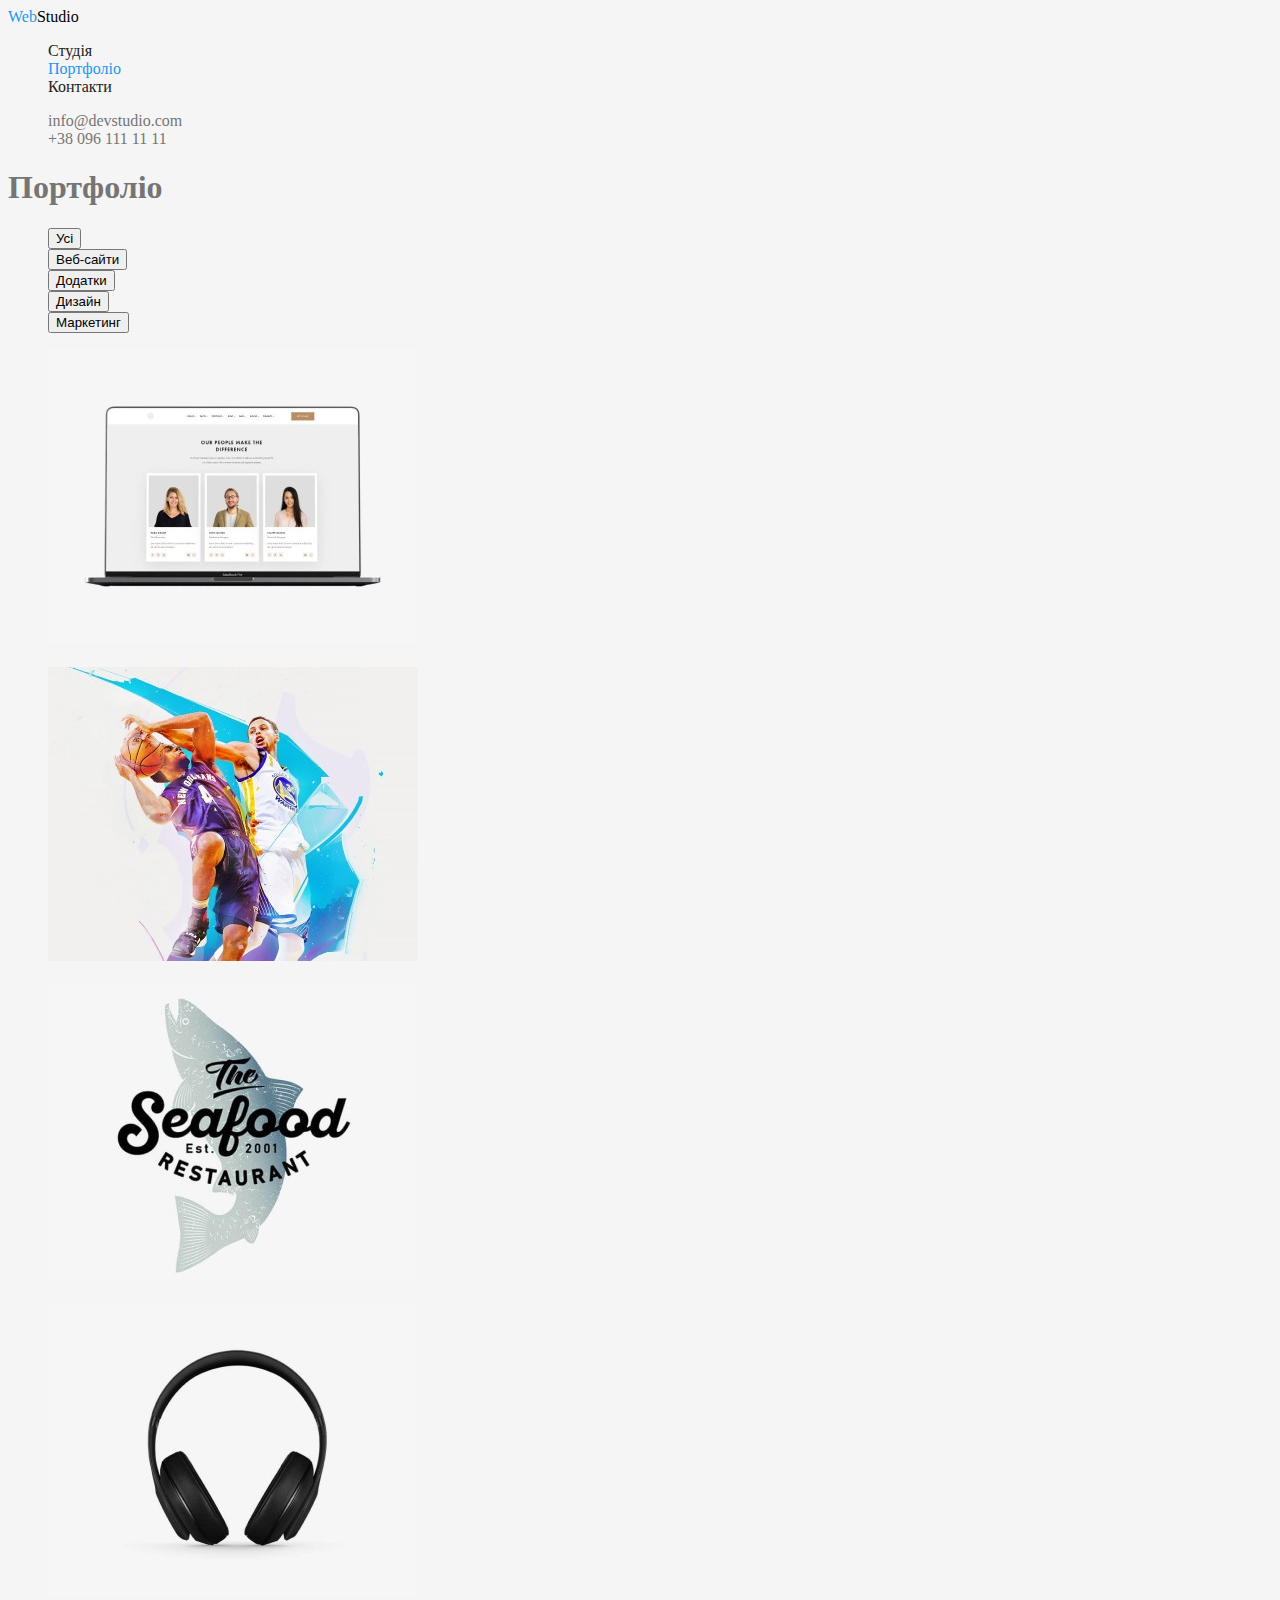
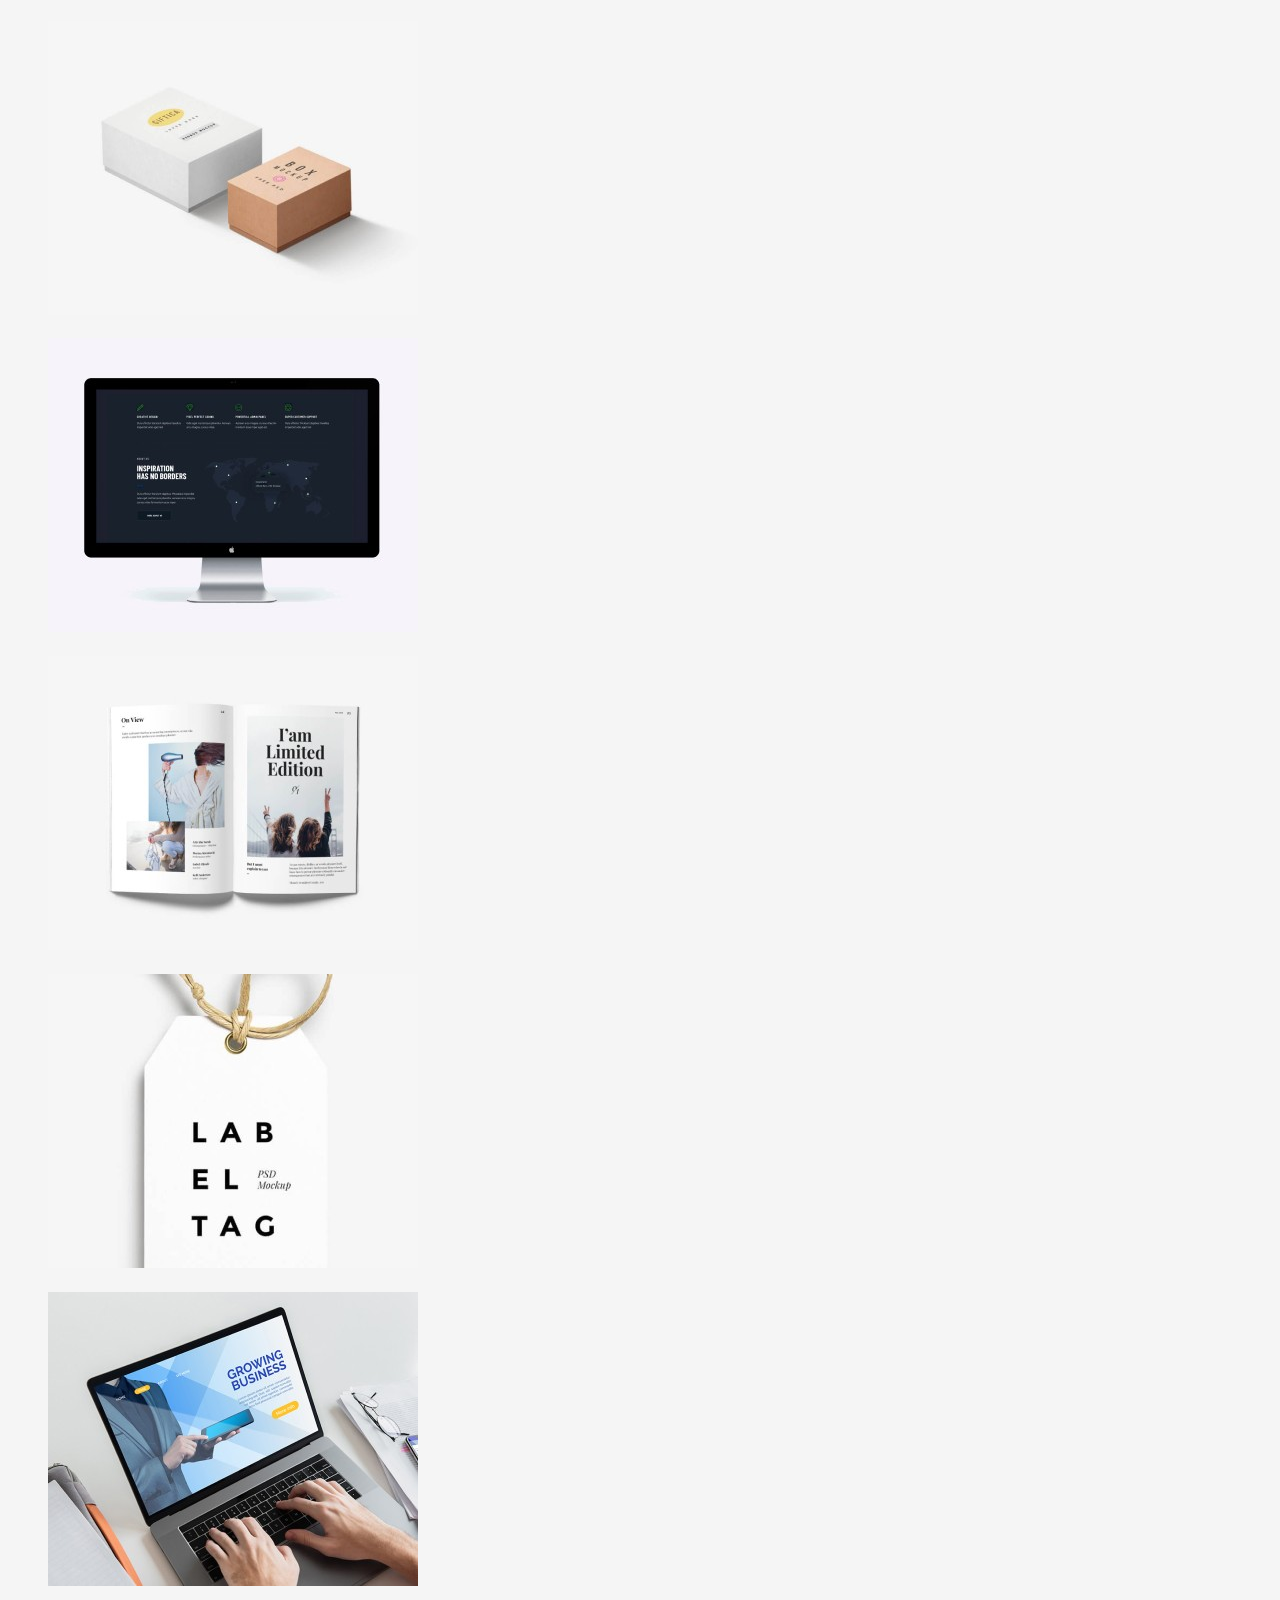
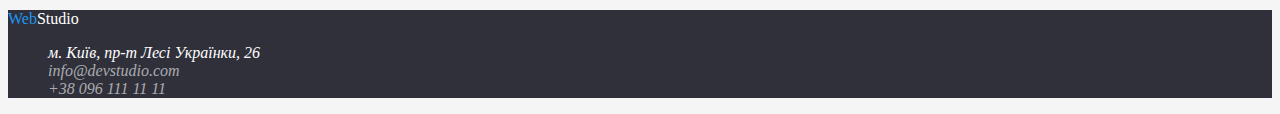
==== portfolio.html @ a8443f4d "Work 25.11.2022" ====
<!DOCTYPE html>
<html lang="en">
  <head>
    <meta charset="UTF-8" />
    <meta http-equiv="X-UA-Compatible" content="IE=edge" />
    <meta name="viewport" content="width=device-width, initial-scale=1.0" />
    <title>Portfolio</title>
    <link rel="stylesheet" href="./CSS/common.css" />
    <link rel="stylesheet" href="./CSS/portfolio.css" />
  </head>
  <body>
    <header>
      <nav class="site-nav">
        <a href="./index.html" class="logo"> <span class="logo-web">Web</span>Studio</a>
        <ul>
          <li><a href="./index.html" class="link">Студія</a></li>
          <li><a href="./portfolio.html" class="link current">Портфоліо</a></li>
          <li><a href="./index.html" class="link">Контакти</a></li>
        </ul>
      </nav>

      <ul class="auth">
        <li><a href="mailto:info@devstudio.com" class="link">info@devstudio.com</a></li>
        <li><a href="tel:+380961111111" class="link">+38 096 111 11 11</a></li>
      </ul>
    </header>
    <main>
      <!-- Секція Портфоліо -->
      <section class="section">
        <h1>Портфоліо</h1>
        <ul class="selection-list">
          <li><button type="button">Усі</button></li>
          <li><button type="button">Веб-сайти</button></li>
          <li><button type="button">Додатки</button></li>
          <li><button type="button">Дизайн</button></li>
          <li><button type="button">Маркетинг</button></li>
        </ul>
        <ul>
          <li>
            <a href="./">
              <img src="./images/img.jpg" width="370" height="294" alt="Технокряк" />
              <h2></h2>
              <p></p>
            </a>
          </li>
          <li>
            <a href="./">
              <img
                src="./images/img-1.jpg"
                width="370"
                height="294"
                alt="Постер New Orlean vs Golden Star"
              />
              <h2></h2>
              <p></p>
            </a>
          </li>
          <li>
            <a href="./">
              <img src="./images/img-2.jpg" width="370" height="294" alt="" />
              <h2></h2>
              <p></p>
            </a>
          </li>
          <li>
            <a href="./">
              <img src="./images/img-3.jpg" width="370" height="294" alt="" />
              <h2></h2>
              <p></p>
            </a>
          </li>
          <li>
            <a href="./">
              <img src="./images/img-4.jpg" width="370" height="294" alt="" />
              <h2></h2>
              <p></p>
            </a>
          </li>
          <li>
            <a href="./">
              <img src="./images/img-5.jpg" width="370" height="294" alt="" />
              <h2></h2>
              <p></p>
            </a>
          </li>
          <li>
            <a href="./">
              <img src="./images/img-6.jpg" width="370" height="294" alt="" />
              <h2></h2>
              <p></p>
            </a>
          </li>
          <li>
            <a href="./">
              <img src="./images/img-7.jpg" width="370" height="294" alt="" />
              <h2></h2>
              <p></p>
            </a>
          </li>
          <li>
            <a href="./">
              <img src="./images/img-8.jpg" width="370" height="294" alt="" />
              <h2></h2>
              <p></p>
            </a>
          </li>
        </ul>
      </section>
    </main>
    <footer>
      <a href="./" class="logo-footer"> <span class="logo-web">Web</span>Studio</a>
      <address>
        <ul>
          <li class="address">м. Київ, пр-т Лесі Українки, 26</li>
          <li><a href="mailto:info@devstudio.com" class="mail-footer">info@devstudio.com</a></li>
          <li><a href="tel:+380961111111" class="tel-footer">+38 096 111 11 11</a></li>
        </ul>
      </address>
    </footer>
  </body>
</html>
---- CSS/common.css ----
:root {
  --primary-color-text: #757575;
  --secondary-color-text: #212121;
  --header-bg-color: #ffffff;
  --primary-bg-color: #f5f5f5;
  --secondary-bg-color: #2f303a;
  --accent-color: #2196f3;
}
body {
  background: var(--primary-bg-color);
  color: var(--primary-color-text);
}
ul {
  list-style: none;
}
a {
  text-decoration: none;
}
/* Header*/
.logo {
  color: #000000;
  cursor: default;
}
.logo-web {
  color: var(--accent-color);
}

.site-nav .link {
  color: var(--secondary-color-text);
}

.site-nav .link.current {
  color: var(--accent-color);
}

.site-nav .link:hover,
.site-nav .link:focus {
  color: var(--accent-color);
}

.auth .link {
  color: var(--primary-color-text);
}

.auth .link:hover,
.auth .link:focus {
  color: var(--accent-color);
}

/* Footer */
footer {
  background-color: var(--secondary-bg-color);
}

.logo-footer {
  color: #ffffff;
}
.address {
  color: #ffffff;
}
.mail-footer,
.tel-footer {
  color: rgba(255, 255, 255, 0.6);
}

/* Button */

.button {
  color: #ffffff;
  background-color: var(--accent-color);
}
---- CSS/portfolio.css ----
/* Portfolio */
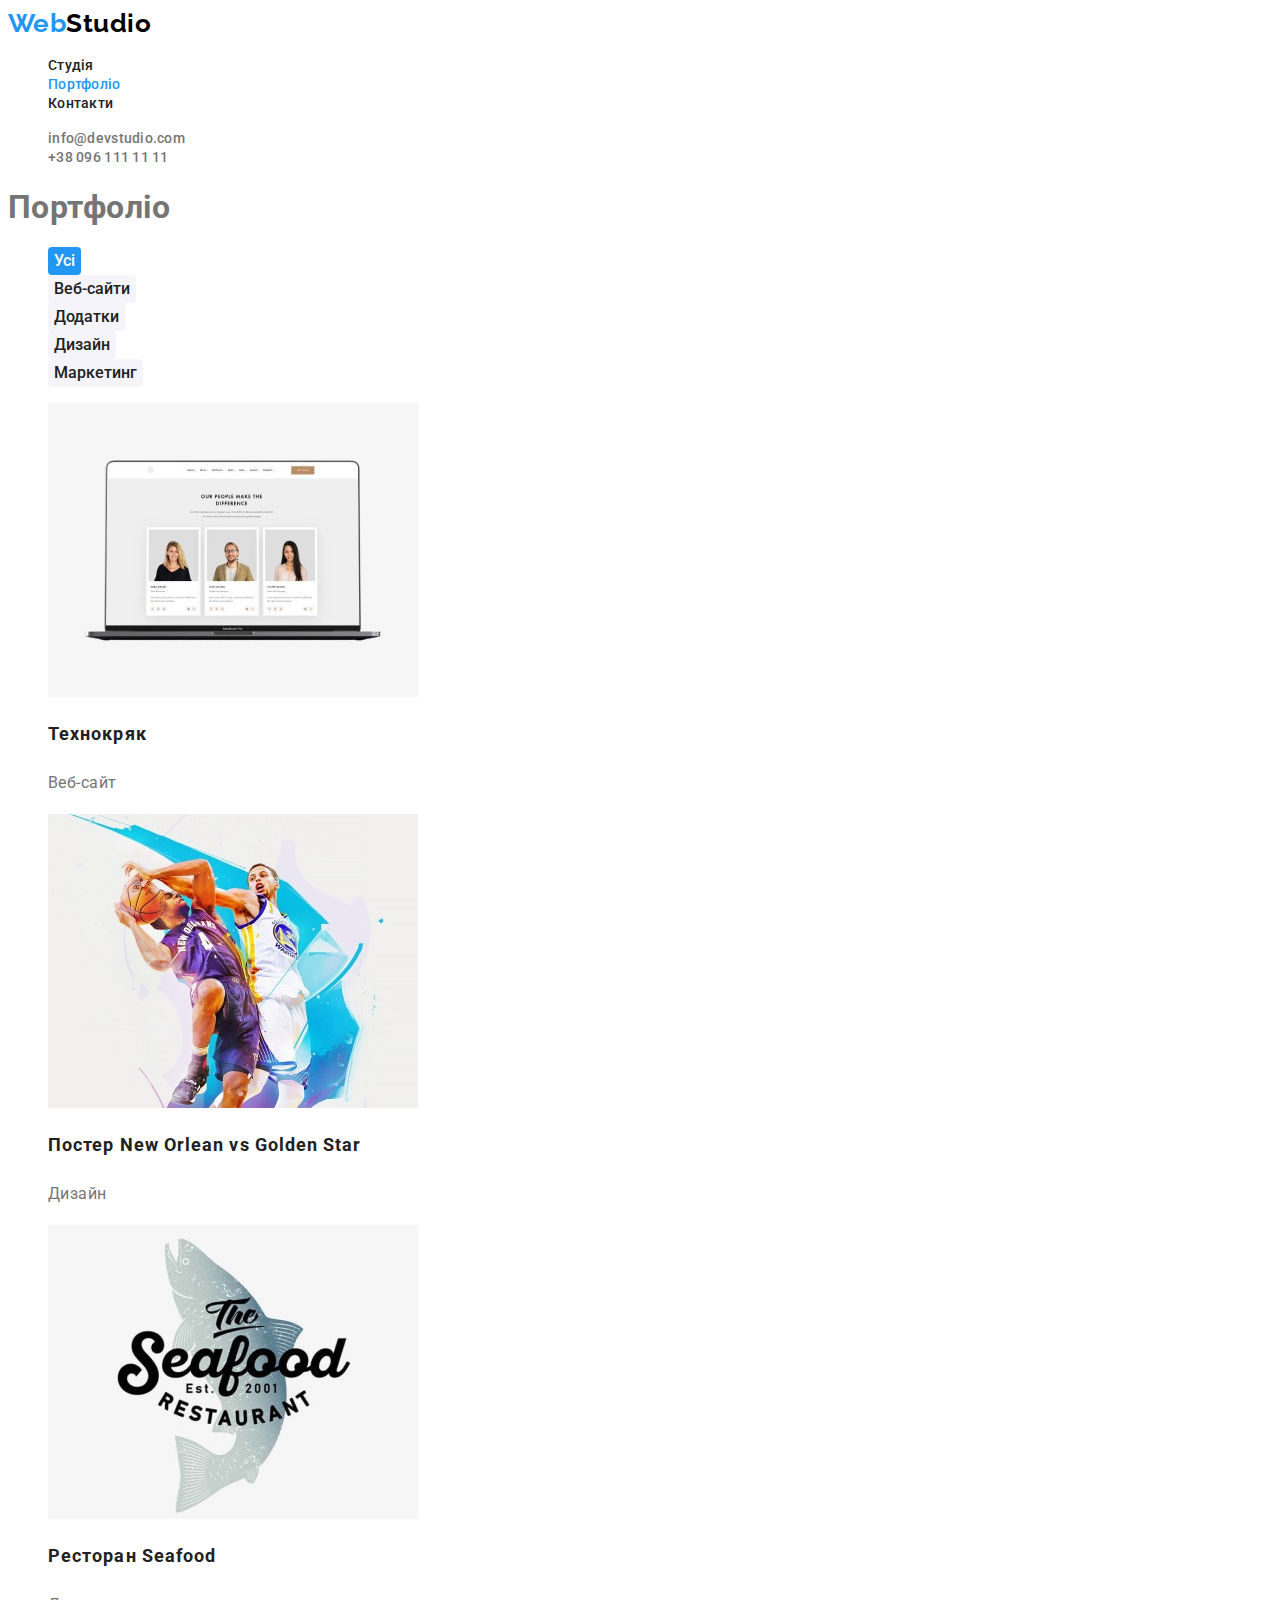
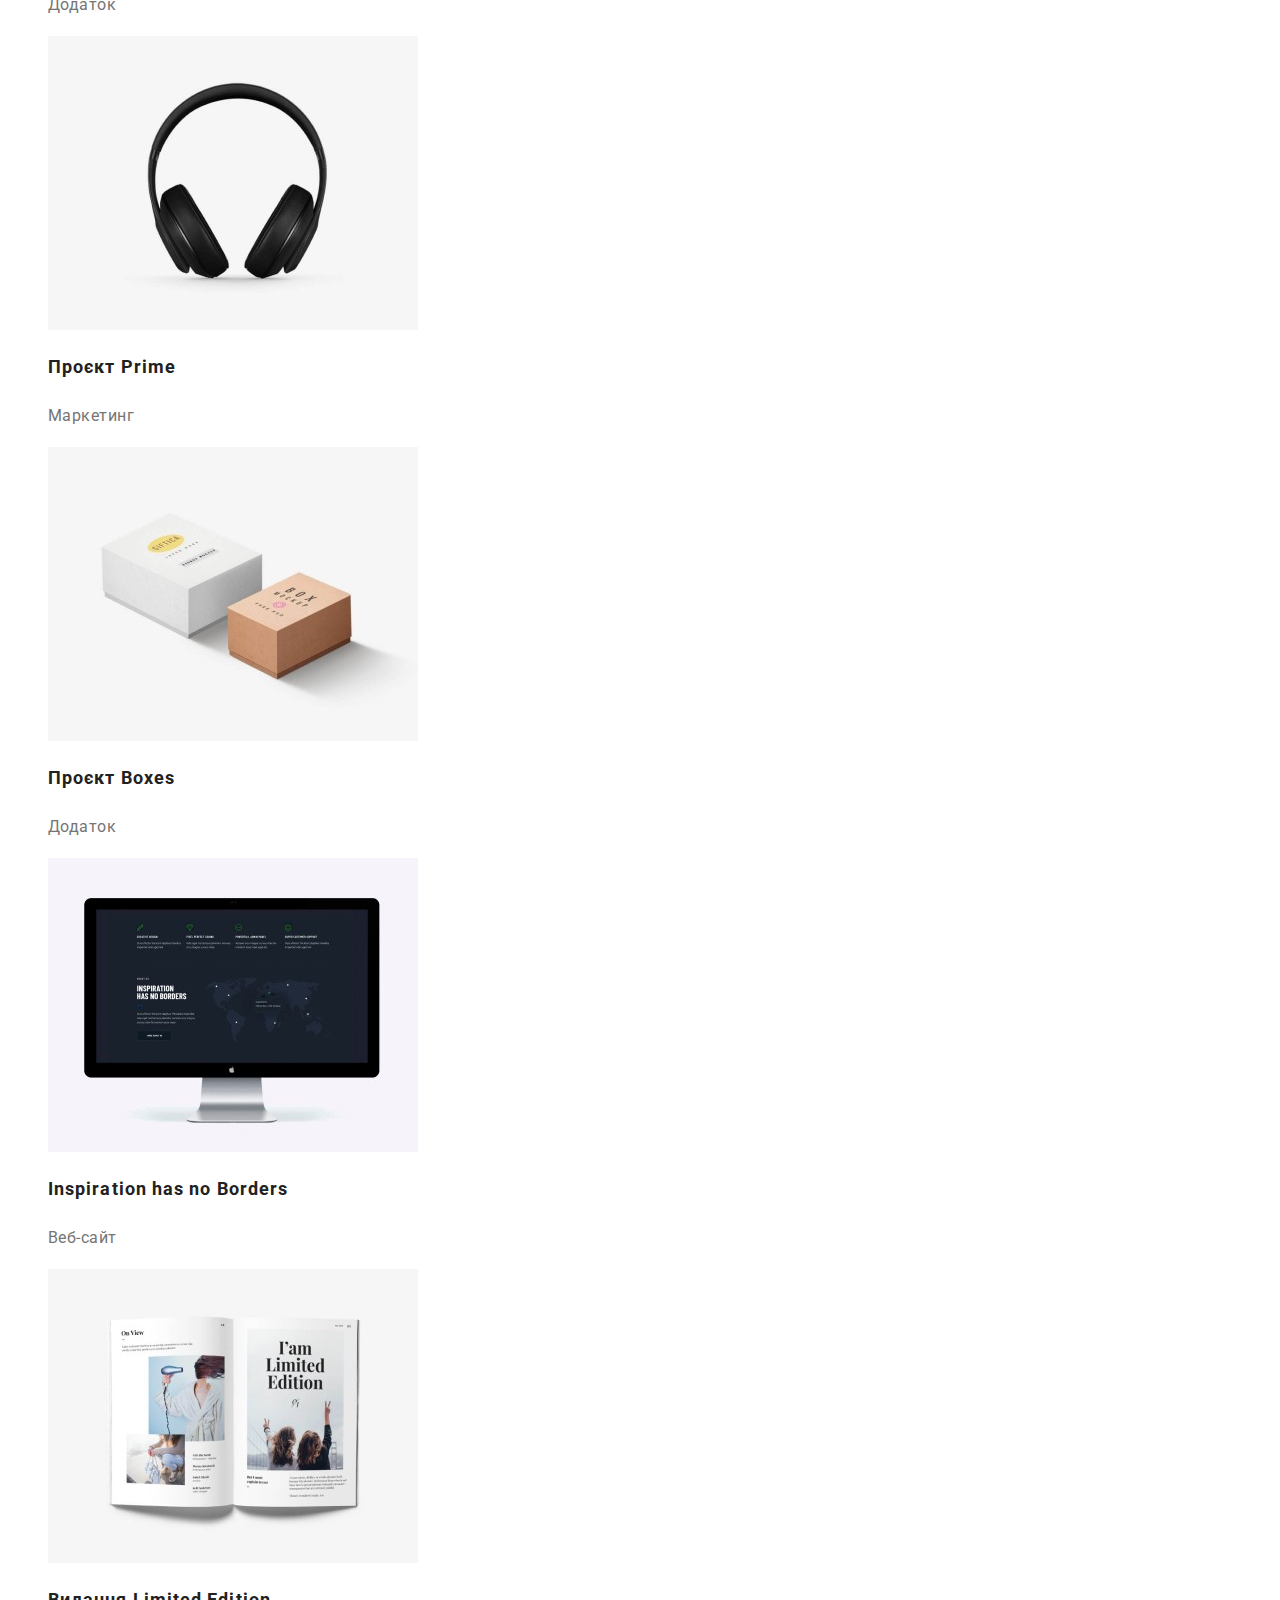
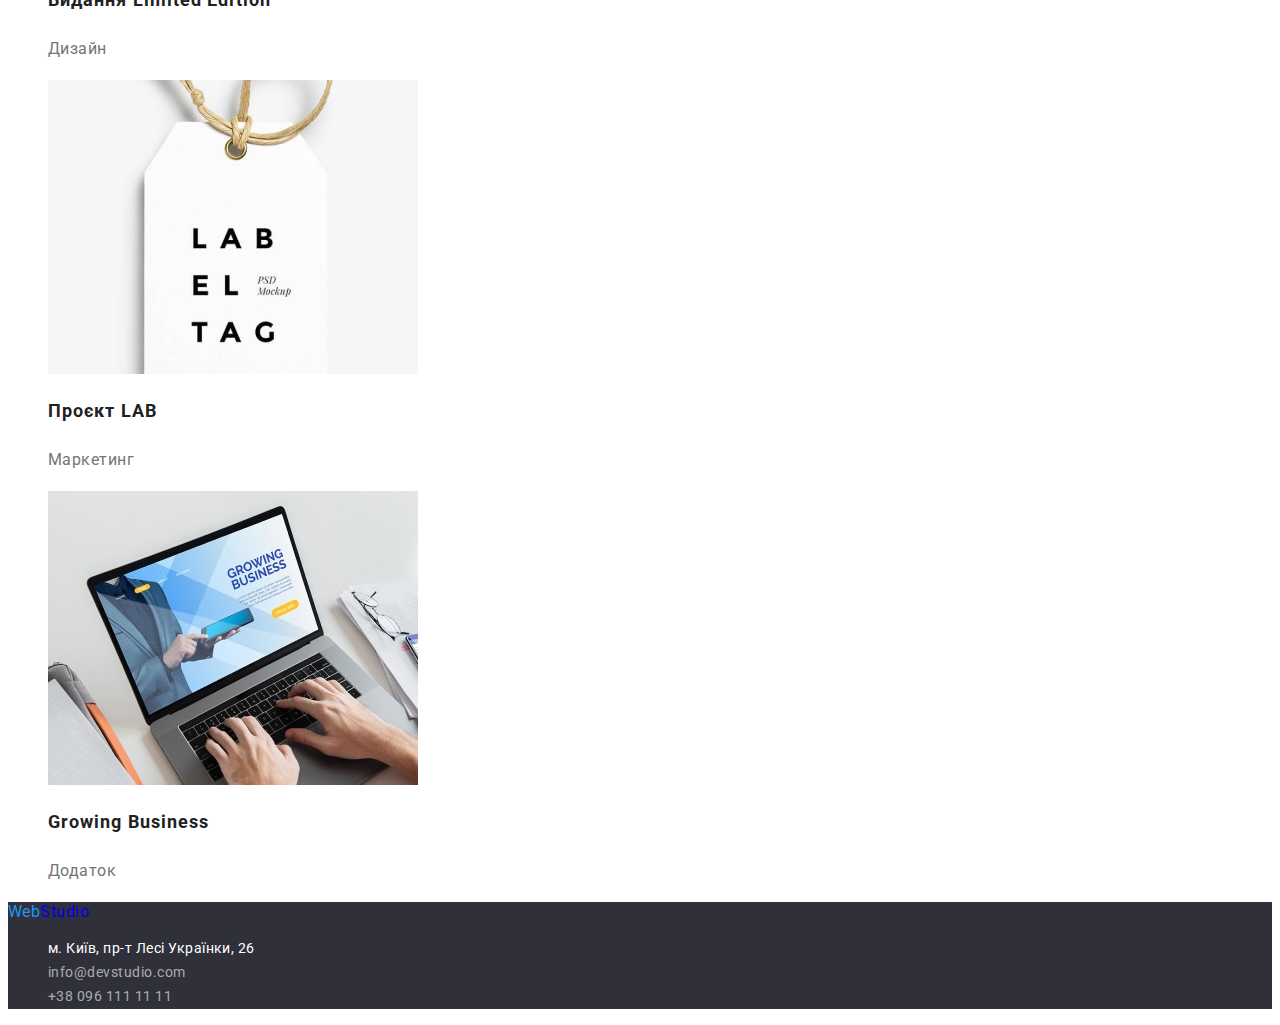
==== commit 341df66b: "home" ====
--- a/portfolio.html
+++ b/portfolio.html
@@ -7,6 +7,10 @@
     <title>Portfolio</title>
     <link rel="stylesheet" href="./CSS/common.css" />
     <link rel="stylesheet" href="./CSS/portfolio.css" />
+    <link
+      href="https://fonts.googleapis.com/css2?family=Raleway:wght@700&family=Roboto:wght@400;500;700;900&display=swap"
+      rel="stylesheet"
+    />
   </head>
   <body>
     <header>
@@ -29,18 +33,18 @@
       <section class="section">
         <h1>Портфоліо</h1>
         <ul class="selection-list">
-          <li><button type="button">Усі</button></li>
-          <li><button type="button">Веб-сайти</button></li>
-          <li><button type="button">Додатки</button></li>
-          <li><button type="button">Дизайн</button></li>
-          <li><button type="button">Маркетинг</button></li>
+          <li><button type="button" class="button active">Усі</button></li>
+          <li><button type="button" class="button">Веб-сайти</button></li>
+          <li><button type="button" class="button">Додатки</button></li>
+          <li><button type="button" class="button">Дизайн</button></li>
+          <li><button type="button" class="button">Маркетинг</button></li>
         </ul>
-        <ul>
+        <ul class="portfolio">
           <li>
             <a href="./">
               <img src="./images/img.jpg" width="370" height="294" alt="Технокряк" />
-              <h2></h2>
-              <p></p>
+              <h2 class="title">Технокряк</h2>
+              <p class="sort">Веб-сайт</p>
             </a>
           </li>
           <li>
@@ -51,57 +55,67 @@
                 height="294"
                 alt="Постер New Orlean vs Golden Star"
               />
-              <h2></h2>
-              <p></p>
+              <h2 class="title">Постер New Orlean vs Golden Star</h2>
+              <p class="sort">Дизайн</p>
             </a>
           </li>
           <li>
             <a href="./">
-              <img src="./images/img-2.jpg" width="370" height="294" alt="" />
-              <h2></h2>
-              <p></p>
+              <img src="./images/img-2.jpg" width="370" height="294" alt="Ресторан Seafood" />
+              <h2 class="title">Ресторан Seafood</h2>
+              <p class="sort">Додаток</p>
             </a>
           </li>
           <li>
             <a href="./">
-              <img src="./images/img-3.jpg" width="370" height="294" alt="" />
-              <h2></h2>
-              <p></p>
+              <img src="./images/img-3.jpg" width="370" height="294" alt="Проєкт Prime" />
+              <h2 class="title">Проєкт Prime</h2>
+              <p class="sort">Маркетинг</p>
             </a>
           </li>
           <li>
             <a href="./">
-              <img src="./images/img-4.jpg" width="370" height="294" alt="" />
-              <h2></h2>
-              <p></p>
+              <img src="./images/img-4.jpg" width="370" height="294" alt="Проєкт Boxes" />
+              <h2 class="title">Проєкт Boxes</h2>
+              <p class="sort">Додаток</p>
             </a>
           </li>
           <li>
             <a href="./">
-              <img src="./images/img-5.jpg" width="370" height="294" alt="" />
-              <h2></h2>
-              <p></p>
+              <img
+                src="./images/img-5.jpg"
+                width="370"
+                height="294"
+                alt="Inspiration has no Borders"
+              />
+              <h2 class="title">Inspiration has no Borders</h2>
+              <p class="sort">Веб-сайт</p>
             </a>
           </li>
           <li>
             <a href="./">
-              <img src="./images/img-6.jpg" width="370" height="294" alt="" />
-              <h2></h2>
-              <p></p>
+              <img
+                src="./images/img-6.jpg"
+                width="370"
+                height="294"
+                alt="Видання Limited Edition"
+              />
+              <h2 class="title">Видання Limited Edition</h2>
+              <p class="sort">Дизайн</p>
             </a>
           </li>
           <li>
             <a href="./">
-              <img src="./images/img-7.jpg" width="370" height="294" alt="" />
-              <h2></h2>
-              <p></p>
+              <img src="./images/img-7.jpg" width="370" height="294" alt="Проєкт LAB" />
+              <h2 class="title">Проєкт LAB</h2>
+              <p class="sort">Маркетинг</p>
             </a>
           </li>
           <li>
             <a href="./">
-              <img src="./images/img-8.jpg" width="370" height="294" alt="" />
-              <h2></h2>
-              <p></p>
+              <img src="./images/img-8.jpg" width="370" height="294" alt="Growing Business" />
+              <h2 class="title">Growing Business</h2>
+              <p class="sort">Додаток</p>
             </a>
           </li>
         </ul>
--- a/CSS/common.css
+++ b/CSS/common.css
@@ -1,14 +1,16 @@
 :root {
   --primary-color-text: #757575;
   --secondary-color-text: #212121;
-  --header-bg-color: #ffffff;
-  --primary-bg-color: #f5f5f5;
+  --primary-bg-color: #ffffff;
   --secondary-bg-color: #2f303a;
   --accent-color: #2196f3;
 }
 body {
   background: var(--primary-bg-color);
   color: var(--primary-color-text);
+
+  font-family: 'Roboto', sans-serif;
+  letter-spacing: 0.03em;
 }
 ul {
   list-style: none;
@@ -16,10 +18,19 @@
 a {
   text-decoration: none;
 }
+button {
+  font-family: inherit;
+}
+
 /* Header*/
 .logo {
   color: #000000;
   cursor: default;
+
+  font-family: 'Raleway', sans-serif;
+  font-weight: 700;
+  font-size: 26px;
+  line-height: 1.2;
 }
 .logo-web {
   color: var(--accent-color);
@@ -27,6 +38,11 @@
 
 .site-nav .link {
   color: var(--secondary-color-text);
+
+  font-weight: 500;
+  font-size: 14px;
+  line-height: 1.14;
+  letter-spacing: 0.02em;
 }
 
 .site-nav .link.current {
@@ -40,6 +56,11 @@
 
 .auth .link {
   color: var(--primary-color-text);
+
+  font-weight: 500;
+  font-size: 14px;
+  line-height: 1.14;
+  letter-spacing: 0.02em;
 }
 
 .auth .link:hover,
@@ -52,20 +73,19 @@
   background-color: var(--secondary-bg-color);
 }
 
-.logo-footer {
+.logo.logo-footer {
   color: #ffffff;
 }
 .address {
   color: #ffffff;
+  font-style: normal;
+  font-size: 14px;
+  line-height: 1.71;
 }
 .mail-footer,
 .tel-footer {
   color: rgba(255, 255, 255, 0.6);
+  font-style: normal;
+  font-size: 14px;
+  line-height: 1.71;
 }
-
-/* Button */
-
-.button {
-  color: #ffffff;
-  background-color: var(--accent-color);
-}
--- a/CSS/portfolio.css
+++ b/CSS/portfolio.css
@@ -1 +1,34 @@
-/* Portfolio */+/* Portfolio */
+
+.button {
+  color: var(--secondary-color-text);
+  background-color: #f5f4fa;
+
+  font-weight: 500;
+  font-size: 16px;
+  line-height: 1.62;
+  text-align: center;
+
+  border-radius: 4px;
+  border: none;
+}
+
+.button.active {
+  color: #ffffff;
+  background-color: var(--accent-color);
+}
+
+.portfolio .title {
+  color: var(--secondary-color-text);
+
+  font-weight: 700;
+  font-size: 18px;
+  line-height: 2;
+  letter-spacing: 0.06em;
+}
+.portfolio .sort {
+  color: var(--primary-color-text);
+
+  font-size: 16px;
+  line-height: 1.88;
+}
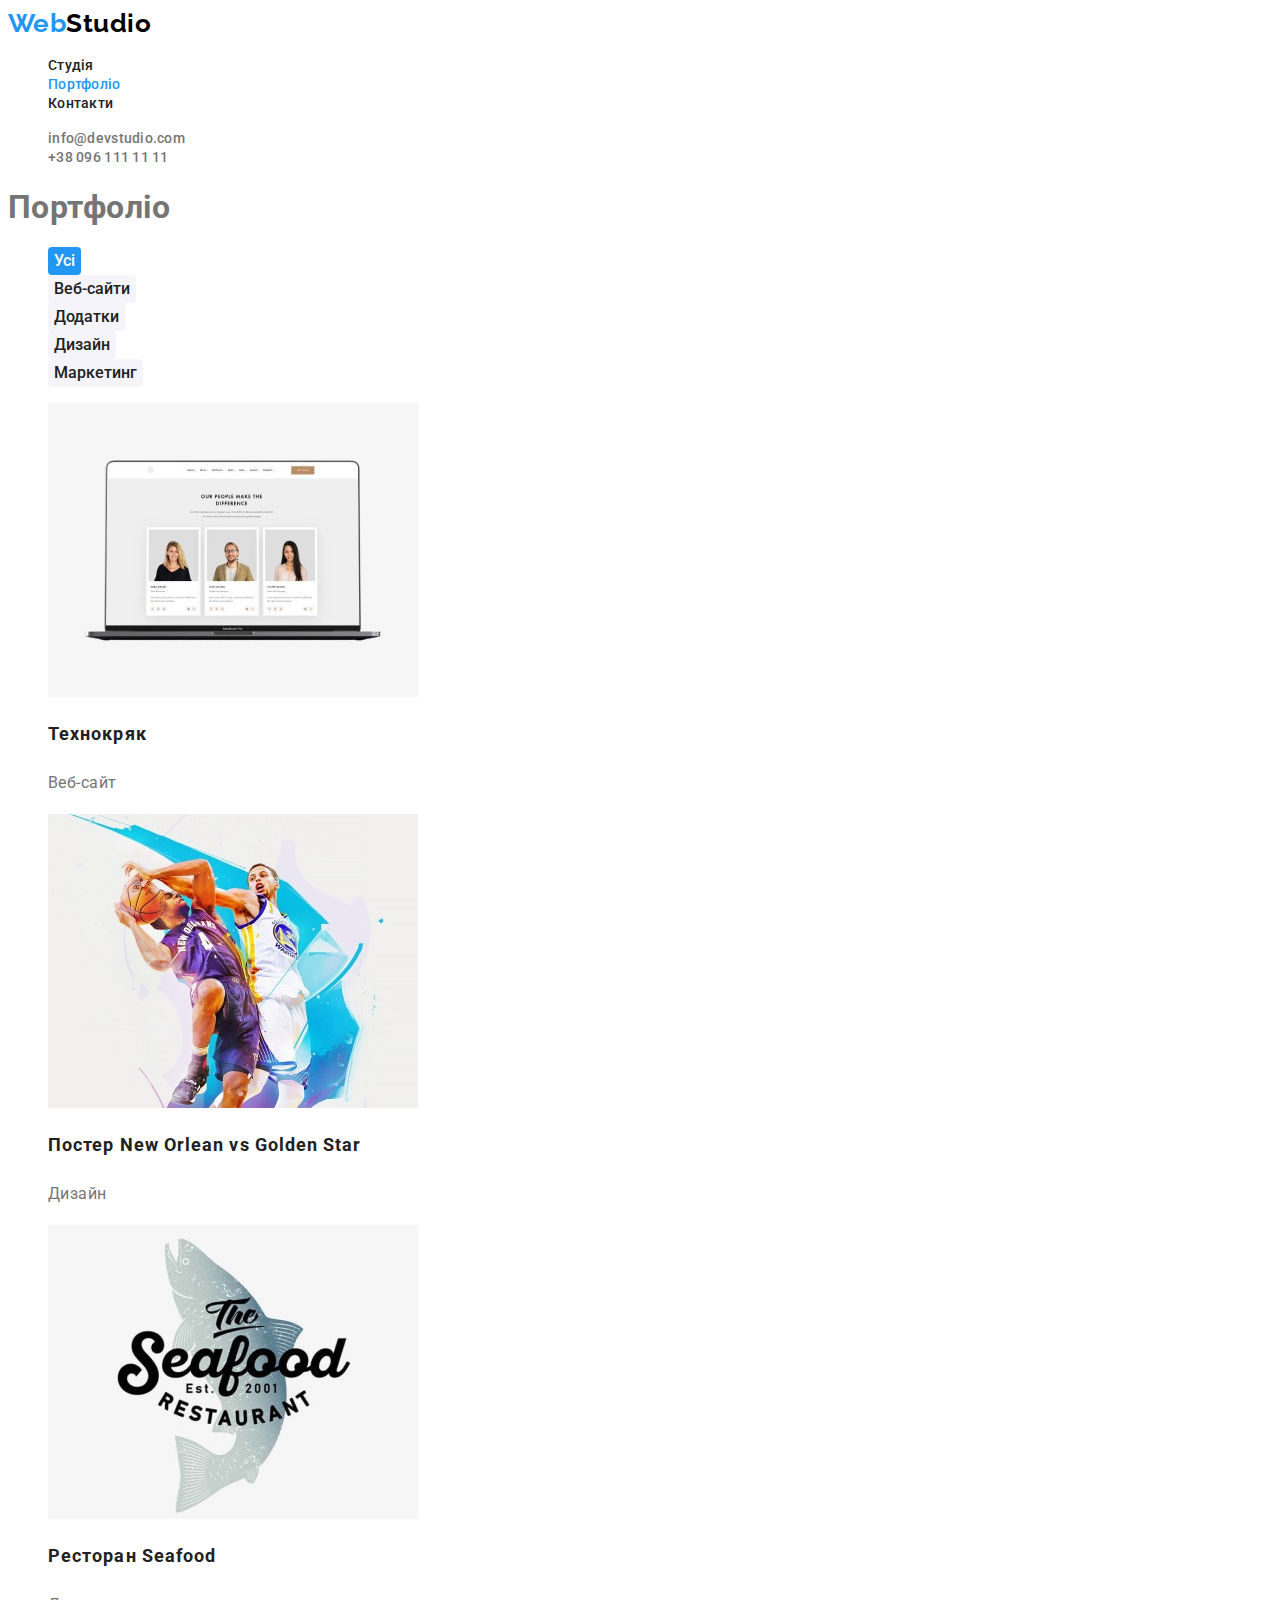
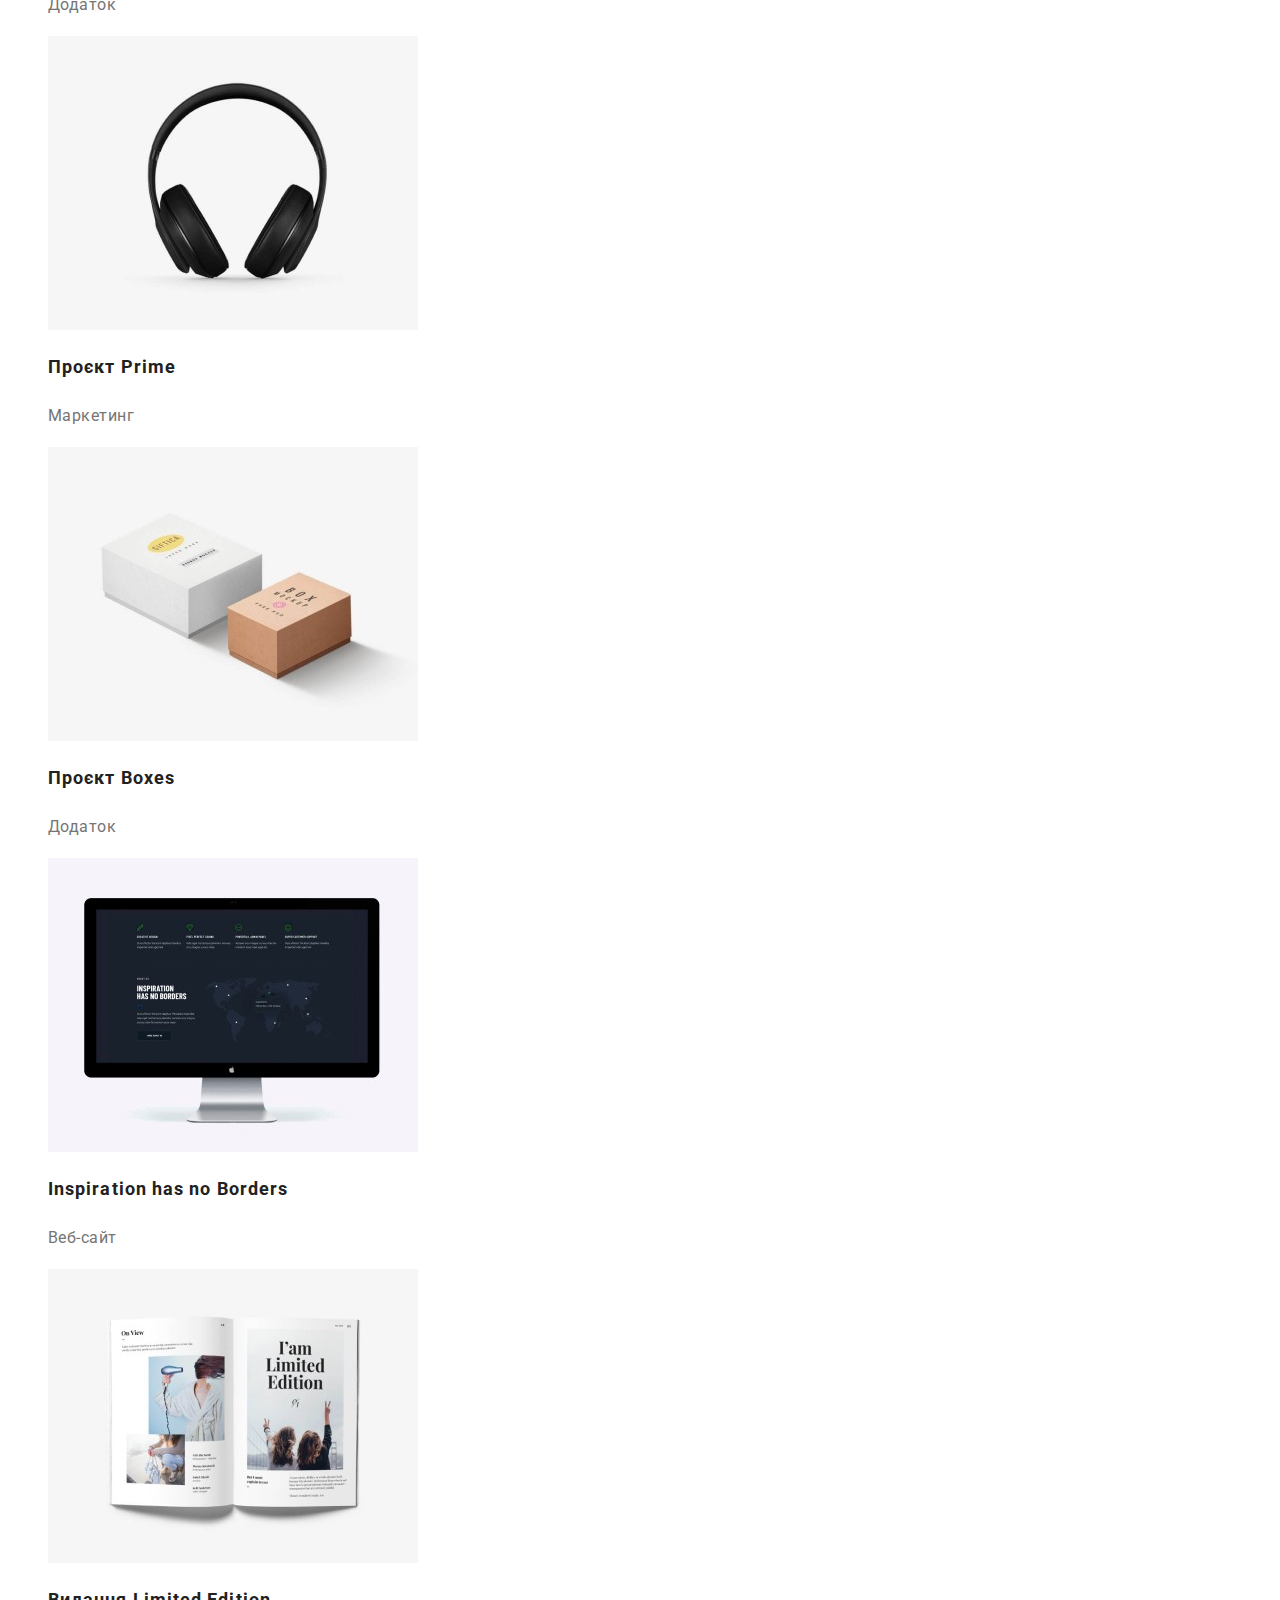
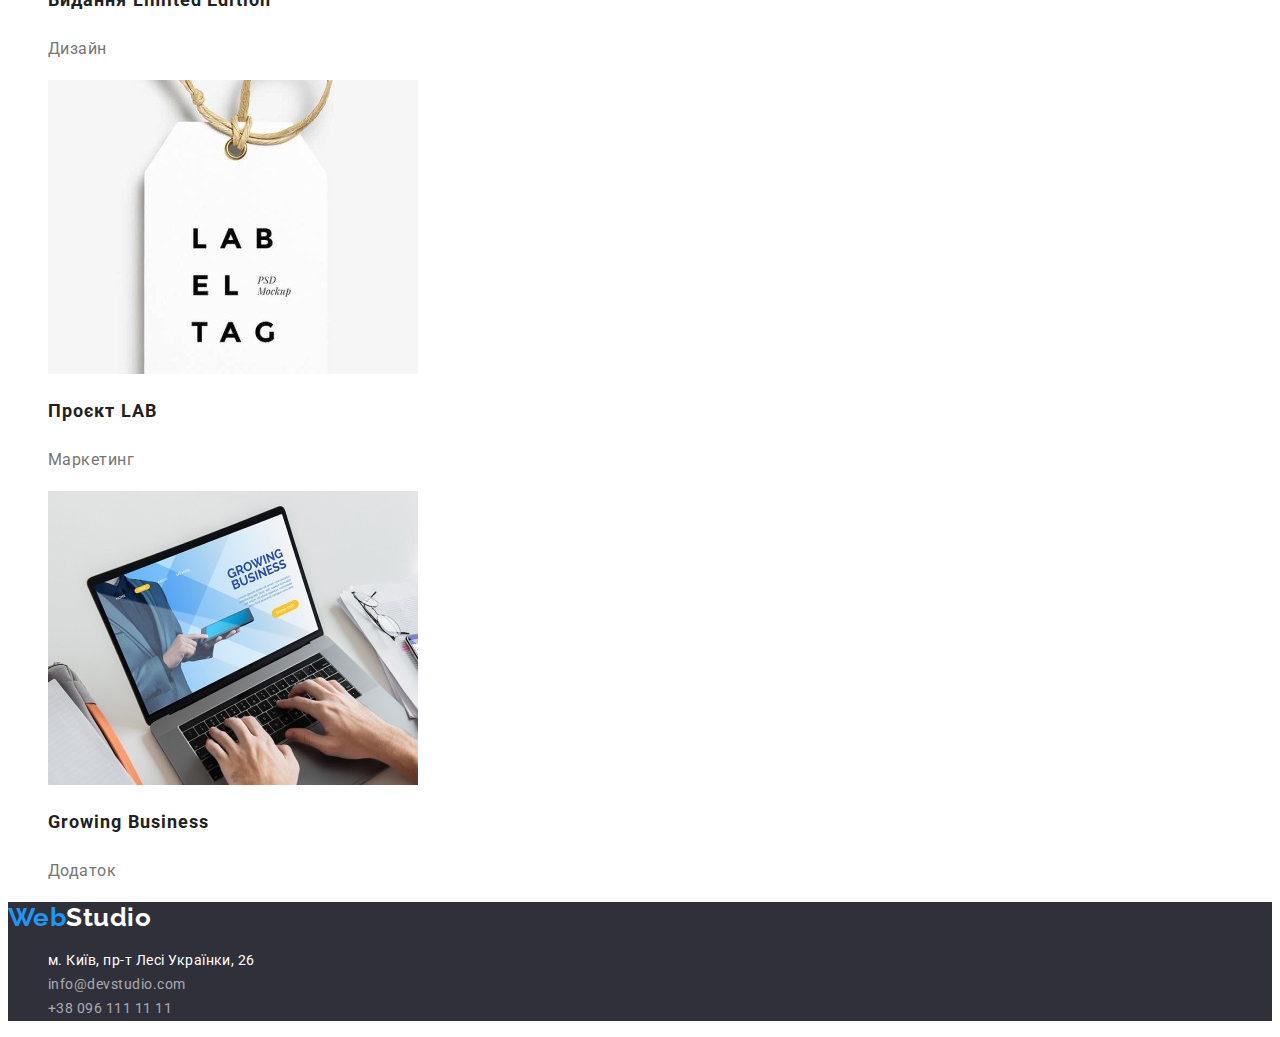
==== commit d18dd9bb: "work 28.11" ====
--- a/portfolio.html
+++ b/portfolio.html
@@ -5,12 +5,19 @@
     <meta http-equiv="X-UA-Compatible" content="IE=edge" />
     <meta name="viewport" content="width=device-width, initial-scale=1.0" />
     <title>Portfolio</title>
-    <link rel="stylesheet" href="./CSS/common.css" />
-    <link rel="stylesheet" href="./CSS/portfolio.css" />
     <link
       href="https://fonts.googleapis.com/css2?family=Raleway:wght@700&family=Roboto:wght@400;500;700;900&display=swap"
       rel="stylesheet"
     />
+    <link
+      rel="stylesheet"
+      href="https://cdnjs.cloudflare.com/ajax/libs/modern-normalize/1.1.0/modern-normalize.min.css"
+      integrity="sha512-wpPYUAdjBVSE4KJnH1VR1HeZfpl1ub8YT/NKx4PuQ5NmX2tKuGu6U/JRp5y+Y8XG2tV+wKQpNHVUX03MfMFn9Q=="
+      crossorigin="anonymous"
+      referrerpolicy="no-referrer"
+    />
+    <link rel="stylesheet" href="./CSS/common.css" />
+    <link rel="stylesheet" href="./CSS/portfolio.css" />
   </head>
   <body>
     <header>
@@ -23,7 +30,7 @@
         </ul>
       </nav>
 
-      <ul class="auth">
+      <ul class="contact">
         <li><a href="mailto:info@devstudio.com" class="link">info@devstudio.com</a></li>
         <li><a href="tel:+380961111111" class="link">+38 096 111 11 11</a></li>
       </ul>
@@ -121,8 +128,8 @@
         </ul>
       </section>
     </main>
-    <footer>
-      <a href="./" class="logo-footer"> <span class="logo-web">Web</span>Studio</a>
+    <footer class="page-footer">
+      <a href="./" class="logo logo-footer"> <span class="logo-web">Web</span>Studio</a>
       <address>
         <ul>
           <li class="address">м. Київ, пр-т Лесі Українки, 26</li>
--- a/CSS/common.css
+++ b/CSS/common.css
@@ -20,6 +20,13 @@
 }
 button {
   font-family: inherit;
+}
+
+.container {
+  margin: 0px auto;
+  width: 1200px;
+  padding: 0 15px;
+  outline: 1px solid tomato;
 }
 
 /* Header*/
@@ -54,7 +61,7 @@
   color: var(--accent-color);
 }
 
-.auth .link {
+.contact .link {
   color: var(--primary-color-text);
 
   font-weight: 500;
@@ -69,7 +76,7 @@
 }
 
 /* Footer */
-footer {
+.page-footer {
   background-color: var(--secondary-bg-color);
 }
 
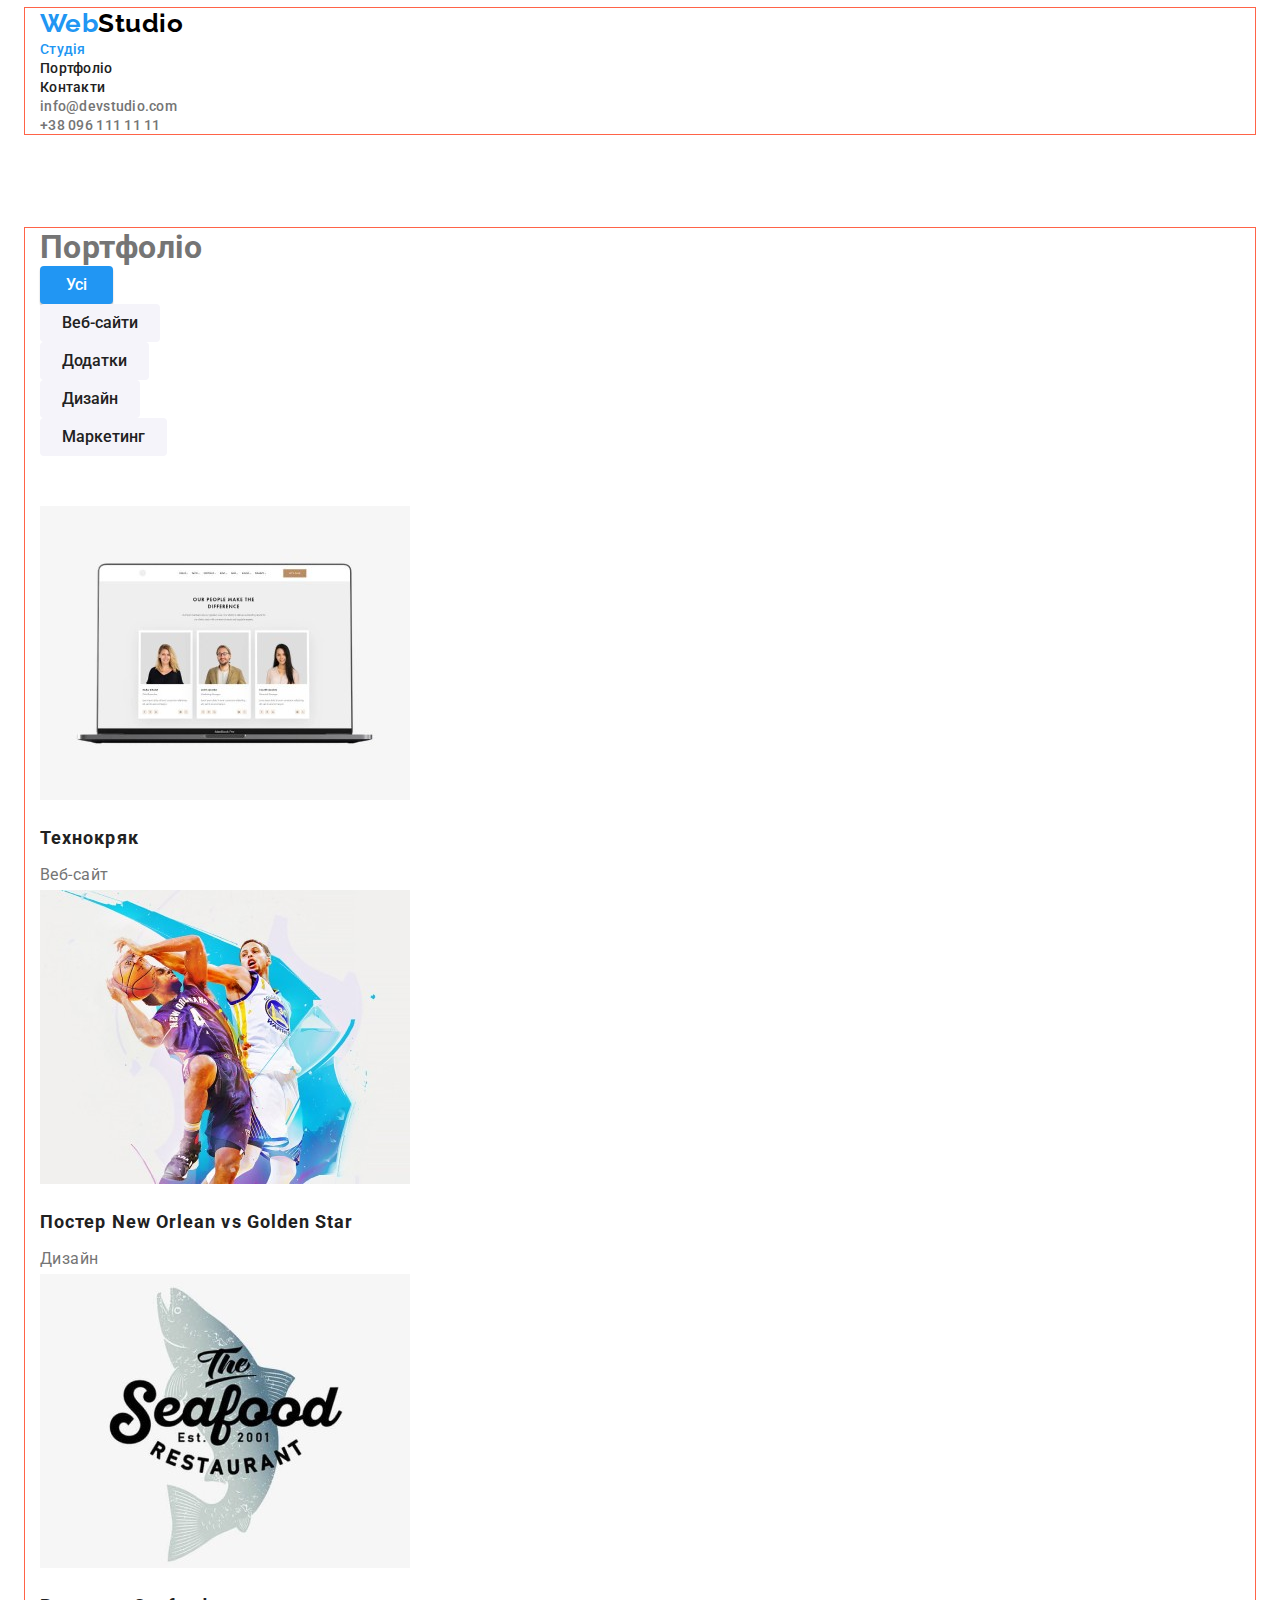
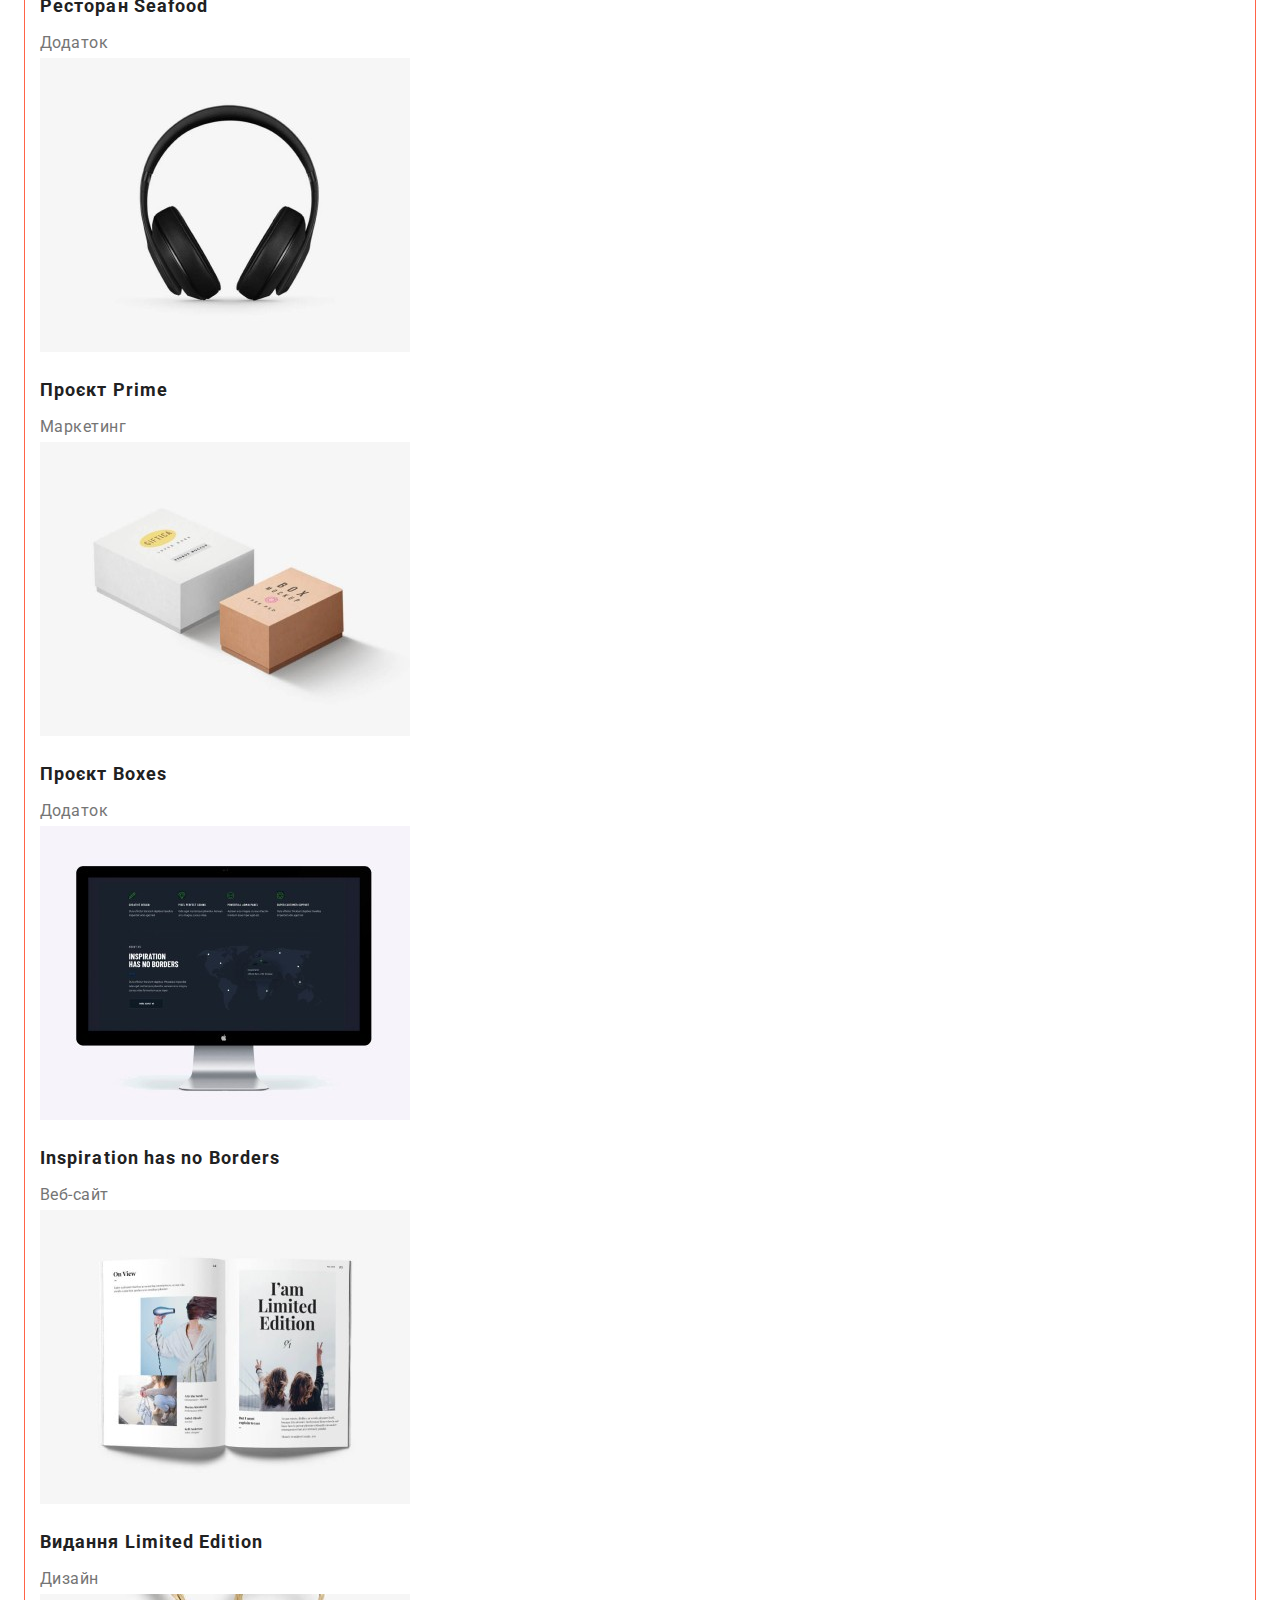
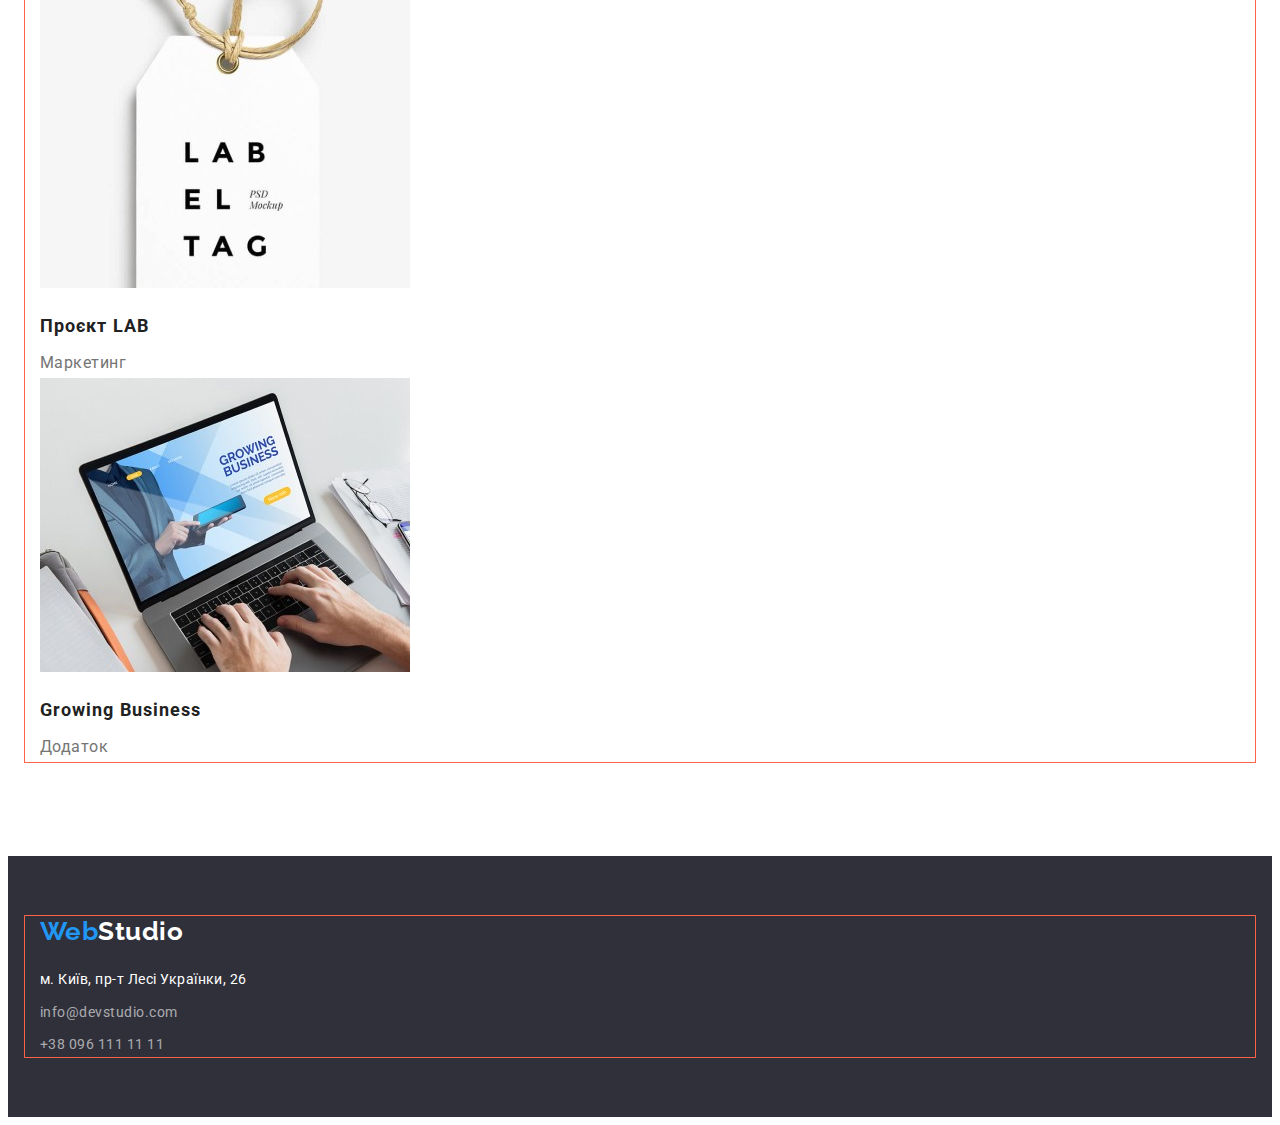
==== commit ad23c181: "home 28.11" ====
--- a/portfolio.html
+++ b/portfolio.html
@@ -21,122 +21,165 @@
   </head>
   <body>
     <header>
-      <nav class="site-nav">
-        <a href="./index.html" class="logo"> <span class="logo-web">Web</span>Studio</a>
-        <ul>
-          <li><a href="./index.html" class="link">Студія</a></li>
-          <li><a href="./portfolio.html" class="link current">Портфоліо</a></li>
-          <li><a href="./index.html" class="link">Контакти</a></li>
+      <div class="container">
+        <nav class="site-nav">
+          <a href="./index.html" class="logo"> <span class="logo-web">Web</span>Studio</a>
+          <ul>
+            <li><a href="./index.html" class="link current">Студія</a></li>
+            <li><a href="./portfolio.html" class="link">Портфоліо</a></li>
+            <li><a href="./index.html" class="link">Контакти</a></li>
+          </ul>
+        </nav>
+
+        <ul class="contact">
+          <li><a href="mailto:info@devstudio.com" class="link">info@devstudio.com</a></li>
+          <li><a href="tel:+380961111111" class="link">+38 096 111 11 11</a></li>
         </ul>
-      </nav>
-
-      <ul class="contact">
-        <li><a href="mailto:info@devstudio.com" class="link">info@devstudio.com</a></li>
-        <li><a href="tel:+380961111111" class="link">+38 096 111 11 11</a></li>
-      </ul>
+      </div>
     </header>
     <main>
       <!-- Секція Портфоліо -->
       <section class="section">
-        <h1>Портфоліо</h1>
-        <ul class="selection-list">
-          <li><button type="button" class="button active">Усі</button></li>
-          <li><button type="button" class="button">Веб-сайти</button></li>
-          <li><button type="button" class="button">Додатки</button></li>
-          <li><button type="button" class="button">Дизайн</button></li>
-          <li><button type="button" class="button">Маркетинг</button></li>
-        </ul>
-        <ul class="portfolio">
-          <li>
-            <a href="./">
-              <img src="./images/img.jpg" width="370" height="294" alt="Технокряк" />
-              <h2 class="title">Технокряк</h2>
-              <p class="sort">Веб-сайт</p>
-            </a>
-          </li>
-          <li>
-            <a href="./">
-              <img
-                src="./images/img-1.jpg"
-                width="370"
-                height="294"
-                alt="Постер New Orlean vs Golden Star"
-              />
-              <h2 class="title">Постер New Orlean vs Golden Star</h2>
-              <p class="sort">Дизайн</p>
-            </a>
-          </li>
-          <li>
-            <a href="./">
-              <img src="./images/img-2.jpg" width="370" height="294" alt="Ресторан Seafood" />
-              <h2 class="title">Ресторан Seafood</h2>
-              <p class="sort">Додаток</p>
-            </a>
-          </li>
-          <li>
-            <a href="./">
-              <img src="./images/img-3.jpg" width="370" height="294" alt="Проєкт Prime" />
-              <h2 class="title">Проєкт Prime</h2>
-              <p class="sort">Маркетинг</p>
-            </a>
-          </li>
-          <li>
-            <a href="./">
-              <img src="./images/img-4.jpg" width="370" height="294" alt="Проєкт Boxes" />
-              <h2 class="title">Проєкт Boxes</h2>
-              <p class="sort">Додаток</p>
-            </a>
-          </li>
-          <li>
-            <a href="./">
-              <img
-                src="./images/img-5.jpg"
-                width="370"
-                height="294"
-                alt="Inspiration has no Borders"
-              />
-              <h2 class="title">Inspiration has no Borders</h2>
-              <p class="sort">Веб-сайт</p>
-            </a>
-          </li>
-          <li>
-            <a href="./">
-              <img
-                src="./images/img-6.jpg"
-                width="370"
-                height="294"
-                alt="Видання Limited Edition"
-              />
-              <h2 class="title">Видання Limited Edition</h2>
-              <p class="sort">Дизайн</p>
-            </a>
-          </li>
-          <li>
-            <a href="./">
-              <img src="./images/img-7.jpg" width="370" height="294" alt="Проєкт LAB" />
-              <h2 class="title">Проєкт LAB</h2>
-              <p class="sort">Маркетинг</p>
-            </a>
-          </li>
-          <li>
-            <a href="./">
-              <img src="./images/img-8.jpg" width="370" height="294" alt="Growing Business" />
-              <h2 class="title">Growing Business</h2>
-              <p class="sort">Додаток</p>
-            </a>
-          </li>
-        </ul>
+        <div class="container">
+          <h1>Портфоліо</h1>
+          <ul class="selection-list">
+            <li><button type="button" class="button active">Усі</button></li>
+            <li><button type="button" class="button">Веб-сайти</button></li>
+            <li><button type="button" class="button">Додатки</button></li>
+            <li><button type="button" class="button">Дизайн</button></li>
+            <li><button type="button" class="button">Маркетинг</button></li>
+          </ul>
+          <ul class="portfolio">
+            <li>
+              <a href="./">
+                <img
+                  class="image"
+                  src="./images/img.jpg"
+                  width="370"
+                  height="294"
+                  alt="Технокряк"
+                />
+                <h2 class="title">Технокряк</h2>
+                <p class="sort">Веб-сайт</p>
+              </a>
+            </li>
+            <li>
+              <a href="./">
+                <img
+                  class="image"
+                  src="./images/img-1.jpg"
+                  width="370"
+                  height="294"
+                  alt="Постер New Orlean vs Golden Star"
+                />
+                <h2 class="title">Постер New Orlean vs Golden Star</h2>
+                <p class="sort">Дизайн</p>
+              </a>
+            </li>
+            <li>
+              <a href="./">
+                <img
+                  class="image"
+                  src="./images/img-2.jpg"
+                  width="370"
+                  height="294"
+                  alt="Ресторан Seafood"
+                />
+                <h2 class="title">Ресторан Seafood</h2>
+                <p class="sort">Додаток</p>
+              </a>
+            </li>
+            <li>
+              <a href="./">
+                <img
+                  class="image"
+                  src="./images/img-3.jpg"
+                  width="370"
+                  height="294"
+                  alt="Проєкт Prime"
+                />
+                <h2 class="title">Проєкт Prime</h2>
+                <p class="sort">Маркетинг</p>
+              </a>
+            </li>
+            <li>
+              <a href="./">
+                <img
+                  class="image"
+                  src="./images/img-4.jpg"
+                  width="370"
+                  height="294"
+                  alt="Проєкт Boxes"
+                />
+                <h2 class="title">Проєкт Boxes</h2>
+                <p class="sort">Додаток</p>
+              </a>
+            </li>
+            <li>
+              <a href="./">
+                <img
+                  class="image"
+                  src="./images/img-5.jpg"
+                  width="370"
+                  height="294"
+                  alt="Inspiration has no Borders"
+                />
+                <h2 class="title">Inspiration has no Borders</h2>
+                <p class="sort">Веб-сайт</p>
+              </a>
+            </li>
+            <li>
+              <a href="./">
+                <img
+                  class="image"
+                  src="./images/img-6.jpg"
+                  width="370"
+                  height="294"
+                  alt="Видання Limited Edition"
+                />
+                <h2 class="title">Видання Limited Edition</h2>
+                <p class="sort">Дизайн</p>
+              </a>
+            </li>
+            <li>
+              <a href="./">
+                <img
+                  class="image"
+                  src="./images/img-7.jpg"
+                  width="370"
+                  height="294"
+                  alt="Проєкт LAB"
+                />
+                <h2 class="title">Проєкт LAB</h2>
+                <p class="sort">Маркетинг</p>
+              </a>
+            </li>
+            <li>
+              <a href="./">
+                <img
+                  class="image"
+                  src="./images/img-8.jpg"
+                  width="370"
+                  height="294"
+                  alt="Growing Business"
+                />
+                <h2 class="title">Growing Business</h2>
+                <p class="sort">Додаток</p>
+              </a>
+            </li>
+          </ul>
+        </div>
       </section>
     </main>
     <footer class="page-footer">
-      <a href="./" class="logo logo-footer"> <span class="logo-web">Web</span>Studio</a>
-      <address>
-        <ul>
-          <li class="address">м. Київ, пр-т Лесі Українки, 26</li>
-          <li><a href="mailto:info@devstudio.com" class="mail-footer">info@devstudio.com</a></li>
-          <li><a href="tel:+380961111111" class="tel-footer">+38 096 111 11 11</a></li>
-        </ul>
-      </address>
+      <div class="container">
+        <a href="./" class="logo logo-footer"> <span class="logo-web">Web</span>Studio</a>
+        <address class="address-footer">
+          <p class="address">м. Київ, пр-т Лесі Українки, 26</p>
+          <p><a href="mailto:info@devstudio.com" class="mail-footer">info@devstudio.com</a></p>
+          <p><a href="tel:+380961111111" class="tel-footer">+38 096 111 11 11</a></p>
+        </address>
+      </div>
     </footer>
   </body>
 </html>
--- a/CSS/common.css
+++ b/CSS/common.css
@@ -14,12 +14,24 @@
 }
 ul {
   list-style: none;
+  margin: 0;
+  padding: 0;
 }
 a {
   text-decoration: none;
 }
 button {
   font-family: inherit;
+}
+h1,
+h2,
+h3,
+h4 {
+  margin: 0;
+}
+
+.section {
+  padding: 94px 0px;
 }
 
 .container {
@@ -31,6 +43,7 @@
 
 /* Header*/
 .logo {
+  display: inline-block;
   color: #000000;
   cursor: default;
 
@@ -77,20 +90,32 @@
 
 /* Footer */
 .page-footer {
+  padding: 60px 0;
   background-color: var(--secondary-bg-color);
 }
 
 .logo.logo-footer {
   color: #ffffff;
+  margin-bottom: 20px;
 }
 .address {
+  /* margin-bottom: 9px; */
   color: #ffffff;
   font-style: normal;
   font-size: 14px;
   line-height: 1.71;
 }
+
+.address-footer p {
+  margin: 0;
+}
+.address-footer p:not(:last-child) {
+  margin-bottom: 9px;
+}
+
 .mail-footer,
 .tel-footer {
+  /* margin-top: 0px; */
   color: rgba(255, 255, 255, 0.6);
   font-style: normal;
   font-size: 14px;
--- a/CSS/portfolio.css
+++ b/CSS/portfolio.css
@@ -1,6 +1,9 @@
 /* Portfolio */
 
 .button {
+  min-width: 73px;
+  padding: 6px 22px;
+
   color: var(--secondary-color-text);
   background-color: #f5f4fa;
 
@@ -16,9 +19,21 @@
 .button.active {
   color: #ffffff;
   background-color: var(--accent-color);
+  box-shadow: 0px 3px 1px rgba(0, 0, 0, 0.1), 0px 1px 2px rgba(0, 0, 0, 0.08),
+    0px 2px 2px rgba(0, 0, 0, 0.12);
+}
+
+.selection-list {
+  margin-bottom: 50px;
+}
+
+.portfolio .image {
+  display: block;
+  margin-bottom: 20px;
 }
 
 .portfolio .title {
+  margin-bottom: 4px;
   color: var(--secondary-color-text);
 
   font-weight: 700;
@@ -27,6 +42,7 @@
   letter-spacing: 0.06em;
 }
 .portfolio .sort {
+  margin: 0px;
   color: var(--primary-color-text);
 
   font-size: 16px;
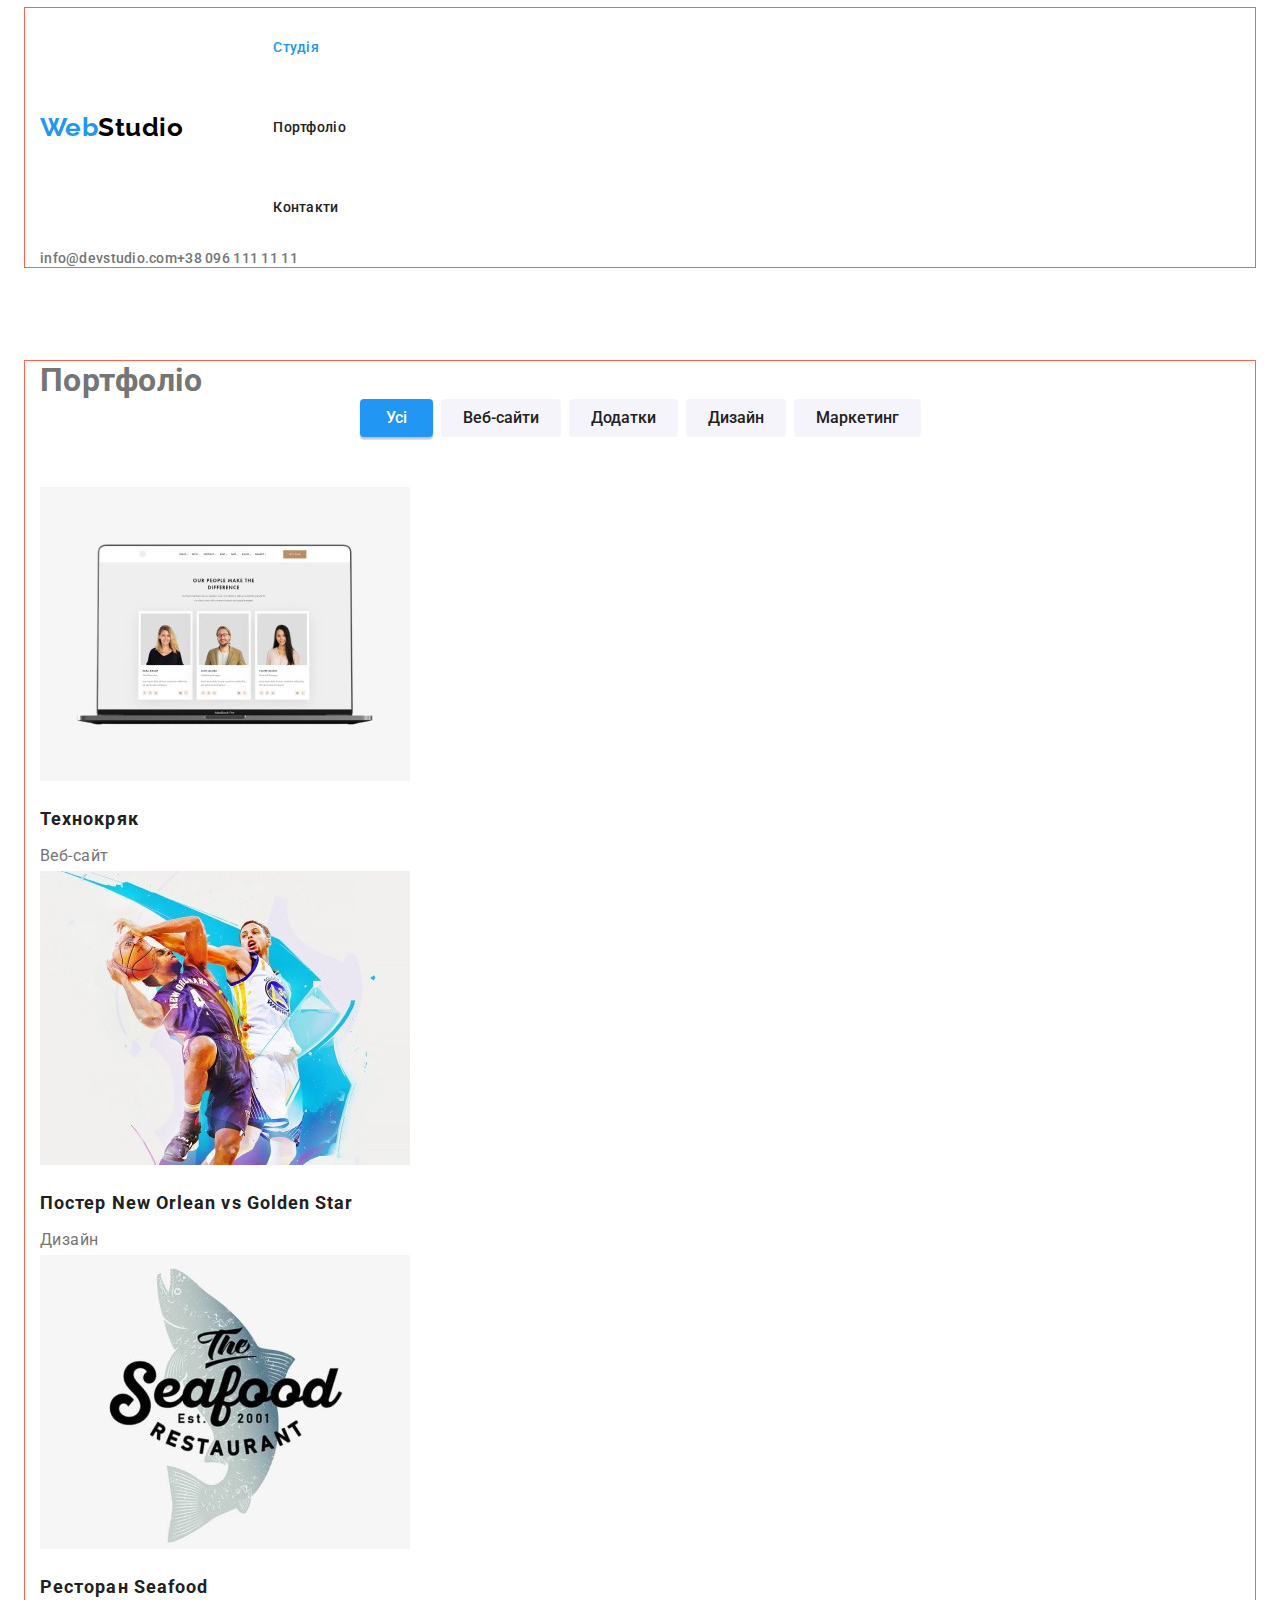
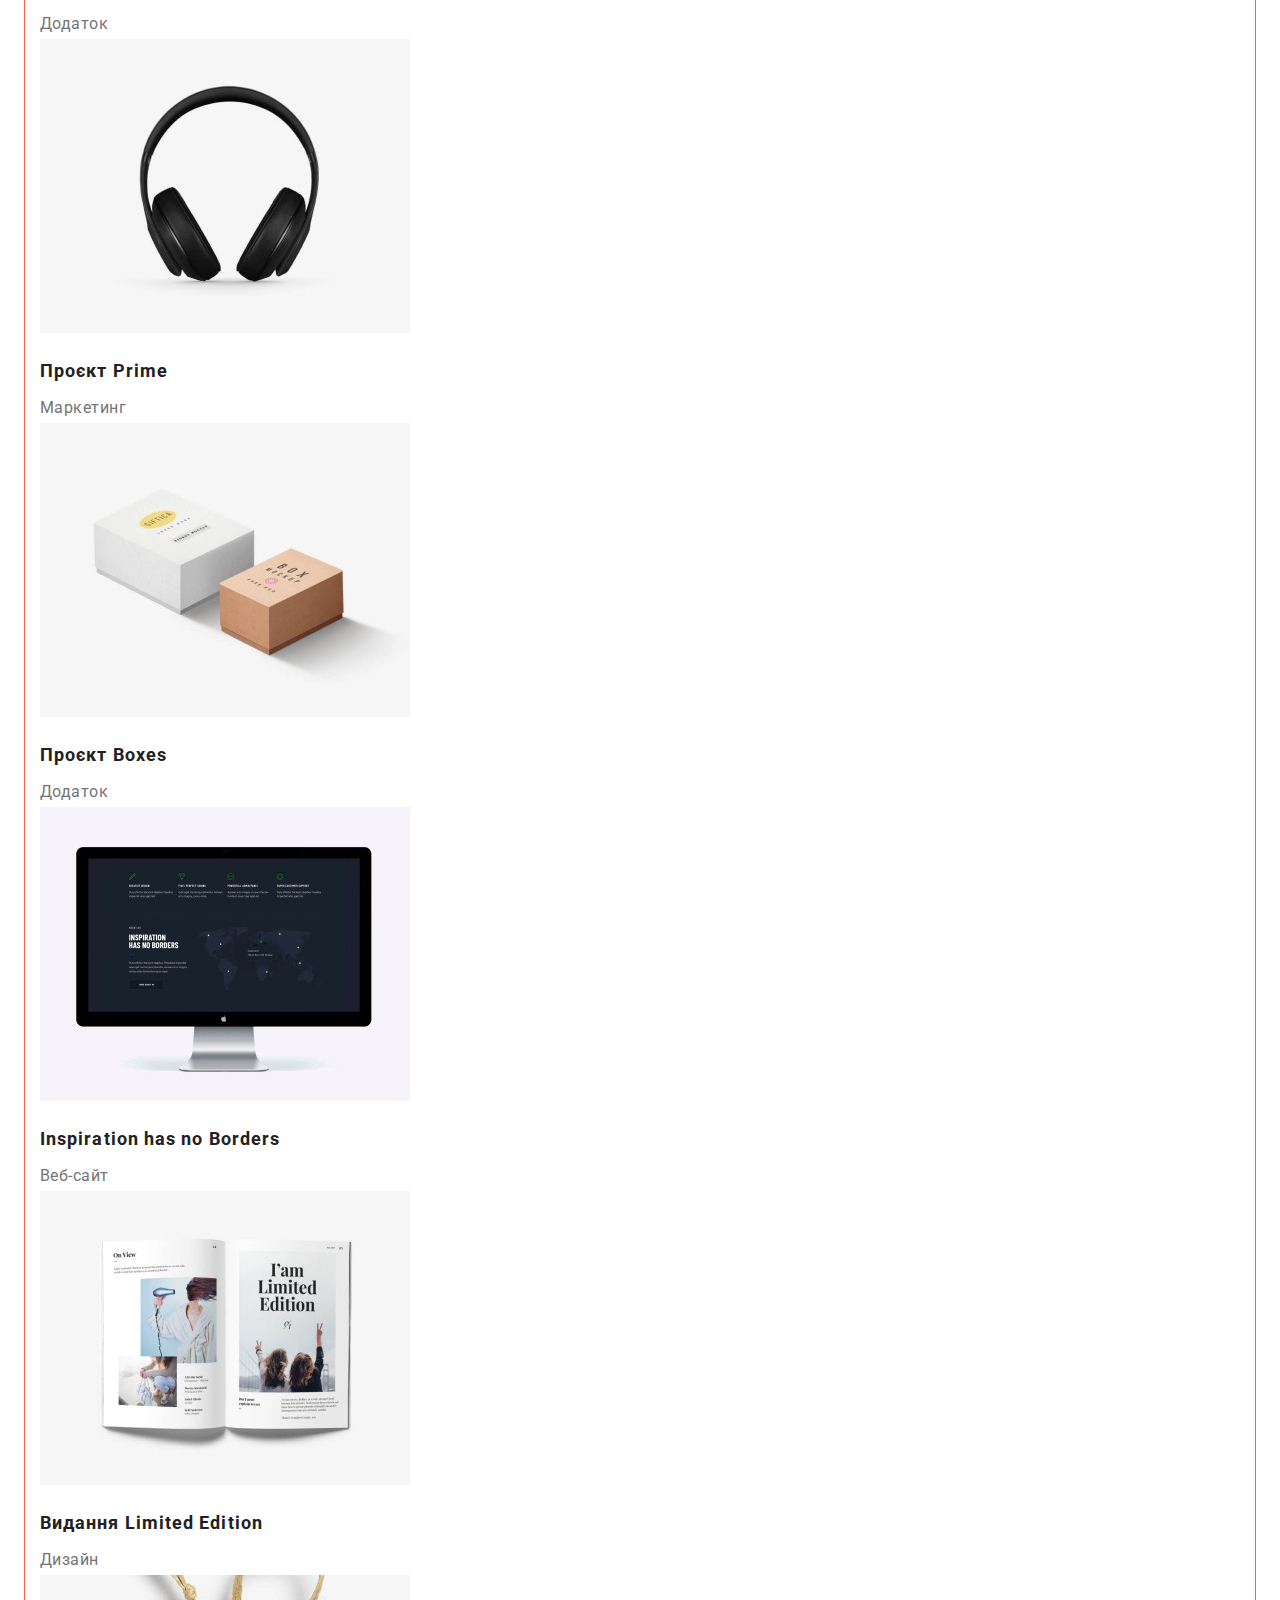
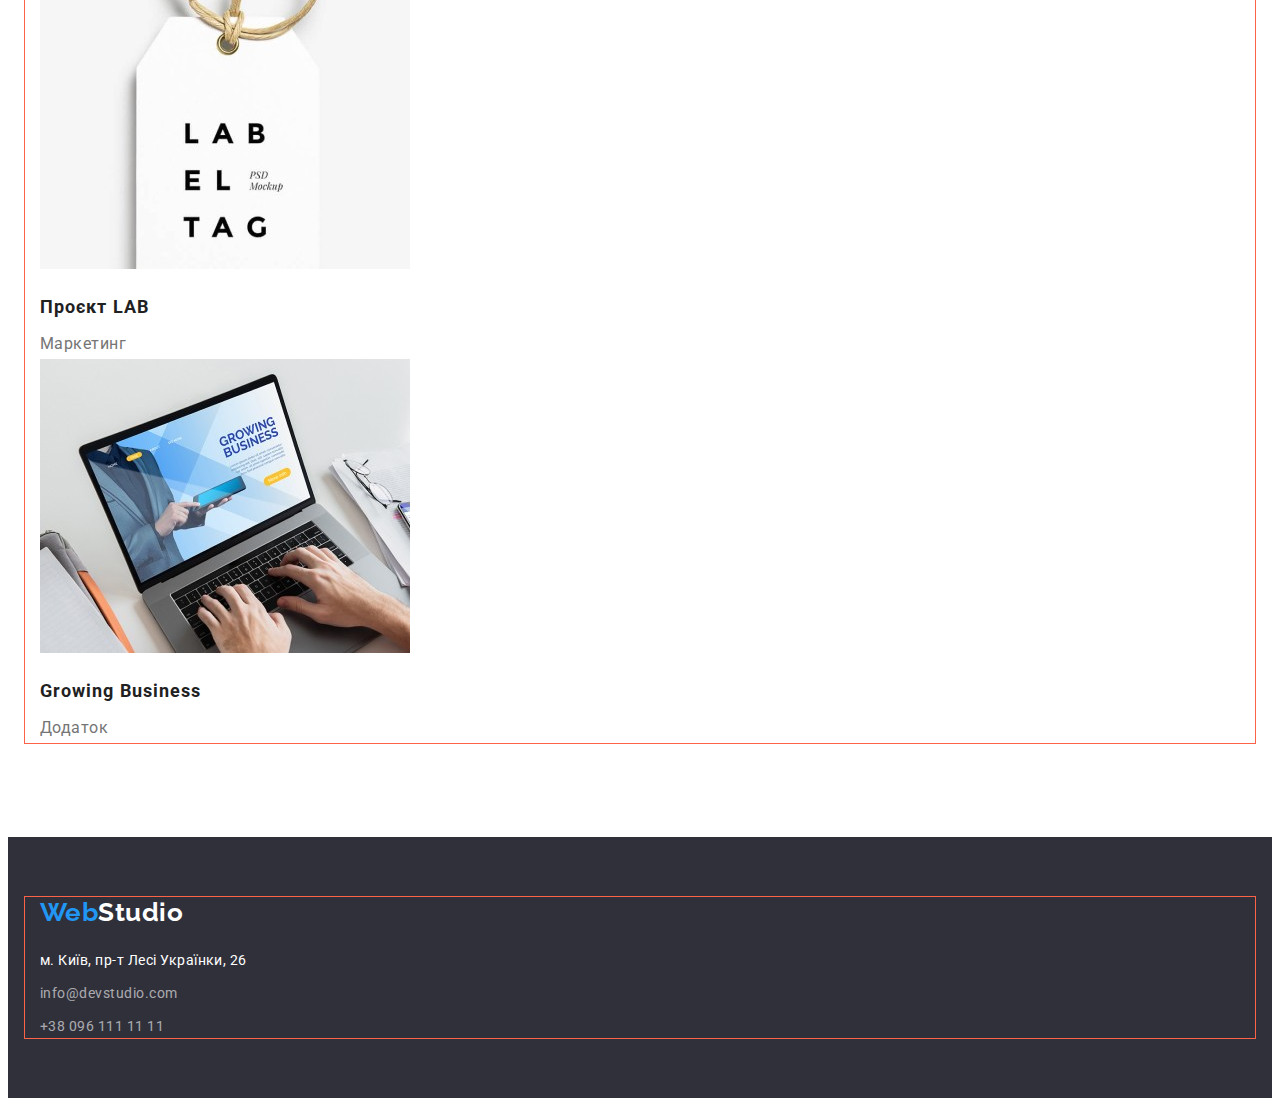
==== commit b3e7da28: "home 29.11" ====
--- a/portfolio.html
+++ b/portfolio.html
@@ -43,11 +43,11 @@
         <div class="container">
           <h1>Портфоліо</h1>
           <ul class="selection-list">
-            <li><button type="button" class="button active">Усі</button></li>
-            <li><button type="button" class="button">Веб-сайти</button></li>
-            <li><button type="button" class="button">Додатки</button></li>
-            <li><button type="button" class="button">Дизайн</button></li>
-            <li><button type="button" class="button">Маркетинг</button></li>
+            <li class="item"><button type="button" class="button active">Усі</button></li>
+            <li class="item"><button type="button" class="button">Веб-сайти</button></li>
+            <li class="item"><button type="button" class="button">Додатки</button></li>
+            <li class="item"><button type="button" class="button">Дизайн</button></li>
+            <li class="item"><button type="button" class="button">Маркетинг</button></li>
           </ul>
           <ul class="portfolio">
             <li>
--- a/CSS/common.css
+++ b/CSS/common.css
@@ -42,7 +42,24 @@
 }
 
 /* Header*/
+.container.header {
+  display: flex;
+  align-items: center;
+}
+.site-nav {
+  display: flex;
+  margin-right: auto;
+  align-items: center;
+}
+.site-nav .navigation {
+  display: flex;
+}
+.site-nav .item + .item {
+  margin-left: 50px;
+}
+
 .logo {
+  margin-right: 90px;
   display: inline-block;
   color: #000000;
   cursor: default;
@@ -57,8 +74,10 @@
 }
 
 .site-nav .link {
+  display: block;
+  padding: 32px 0px;
+
   color: var(--secondary-color-text);
-
   font-weight: 500;
   font-size: 14px;
   line-height: 1.14;
@@ -74,6 +93,13 @@
   color: var(--accent-color);
 }
 
+.contact {
+  display: flex;
+}
+
+.contact .item + .item {
+  margin-left: 50px;
+}
 .contact .link {
   color: var(--primary-color-text);
 
@@ -83,8 +109,8 @@
   letter-spacing: 0.02em;
 }
 
-.auth .link:hover,
-.auth .link:focus {
+.contact .link:hover,
+.contact .link:focus {
   color: var(--accent-color);
 }
 
--- a/CSS/portfolio.css
+++ b/CSS/portfolio.css
@@ -24,7 +24,13 @@
 }
 
 .selection-list {
+  display: flex;
+  justify-content: center;
+
   margin-bottom: 50px;
+}
+.selection-list .item + .item {
+  margin-left: 8px;
 }
 
 .portfolio .image {
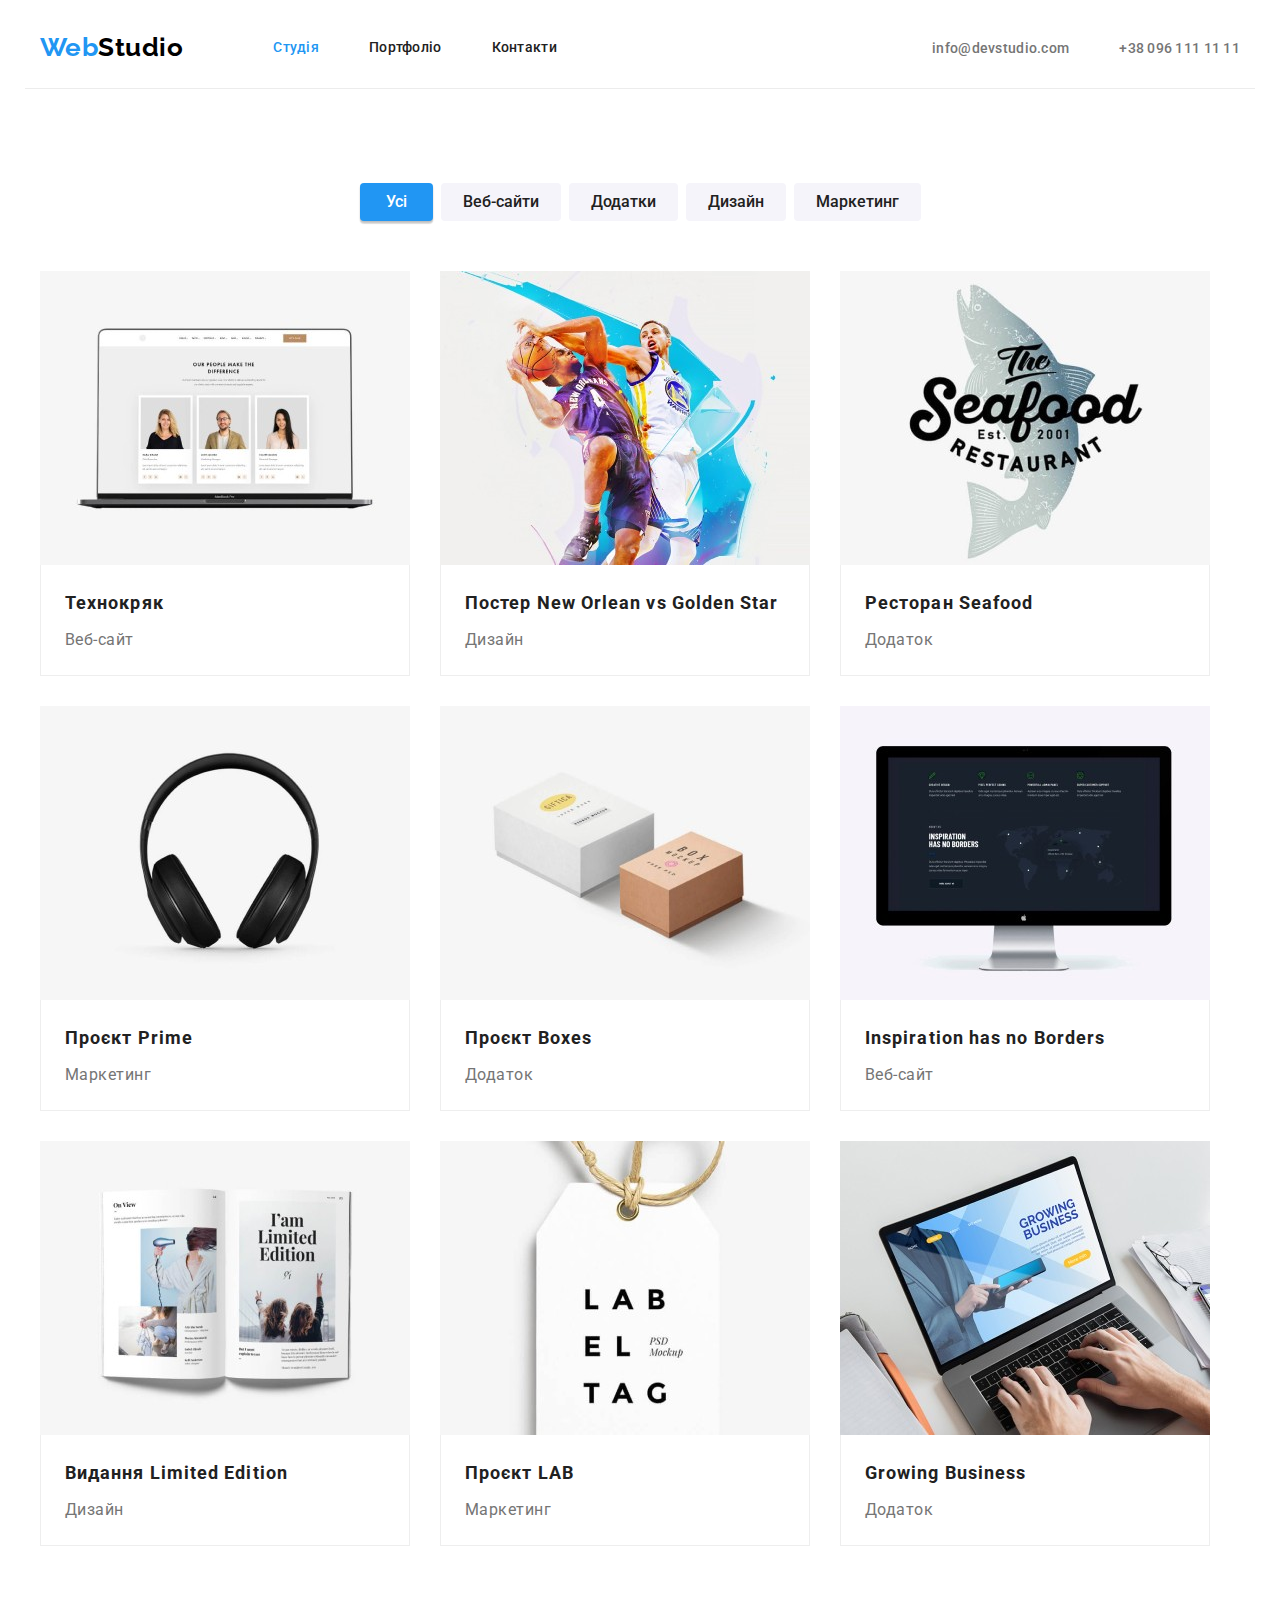
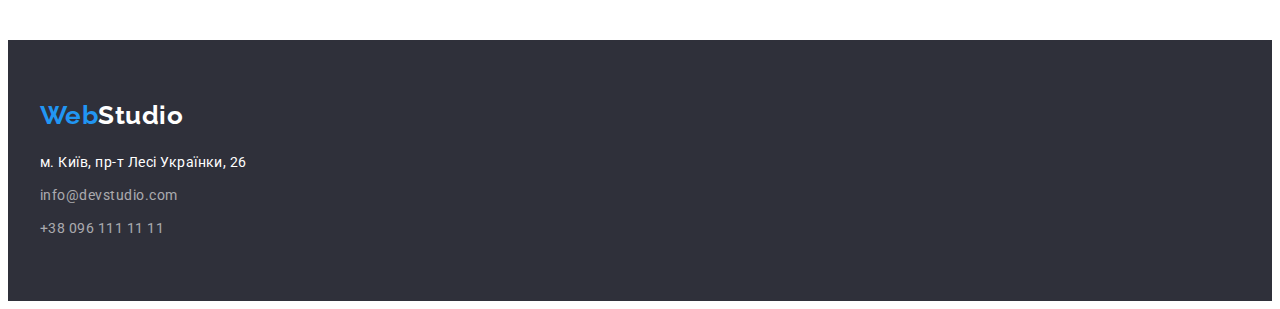
==== commit d4fbbefa: "30.11 home" ====
--- a/portfolio.html
+++ b/portfolio.html
@@ -21,19 +21,21 @@
   </head>
   <body>
     <header>
-      <div class="container">
+      <div class="container header">
         <nav class="site-nav">
           <a href="./index.html" class="logo"> <span class="logo-web">Web</span>Studio</a>
-          <ul>
-            <li><a href="./index.html" class="link current">Студія</a></li>
-            <li><a href="./portfolio.html" class="link">Портфоліо</a></li>
-            <li><a href="./index.html" class="link">Контакти</a></li>
+          <ul class="navigation">
+            <li class="item"><a href="./index.html" class="link current">Студія</a></li>
+            <li class="item"><a href="./portfolio.html" class="link">Портфоліо</a></li>
+            <li class="item"><a href="./index.html" class="link">Контакти</a></li>
           </ul>
         </nav>
 
         <ul class="contact">
-          <li><a href="mailto:info@devstudio.com" class="link">info@devstudio.com</a></li>
-          <li><a href="tel:+380961111111" class="link">+38 096 111 11 11</a></li>
+          <li class="item">
+            <a href="mailto:info@devstudio.com" class="link">info@devstudio.com</a>
+          </li>
+          <li class="item"><a href="tel:+380961111111" class="link">+38 096 111 11 11</a></li>
         </ul>
       </div>
     </header>
@@ -41,7 +43,7 @@
       <!-- Секція Портфоліо -->
       <section class="section">
         <div class="container">
-          <h1>Портфоліо</h1>
+          <h1 class="section-title invisible">Портфоліо</h1>
           <ul class="selection-list">
             <li class="item"><button type="button" class="button active">Усі</button></li>
             <li class="item"><button type="button" class="button">Веб-сайти</button></li>
@@ -50,73 +52,83 @@
             <li class="item"><button type="button" class="button">Маркетинг</button></li>
           </ul>
           <ul class="portfolio">
-            <li>
+            <li class="item">
+              <a class="card" href="./">
+                <img
+                  class="image"
+                  src="./images/img.jpg"
+                  width="370"
+                  height="294"
+                  alt="Технокряк"
+                />
+                <div class="caption">
+                  <h2 class="title">Технокряк</h2>
+                  <p class="sort">Веб-сайт</p>
+                </div>
+              </a>
+            </li>
+            <li class="item">
+              <a class="card" href="./">
+                <img
+                  class="image"
+                  src="./images/img-1.jpg"
+                  width="370"
+                  height="294"
+                  alt="Постер New Orlean vs Golden Star"
+                />
+                <div class="caption">
+                  <h2 class="title">Постер New Orlean vs Golden Star</h2>
+                  <p class="sort">Дизайн</p>
+                </div>
+              </a>
+            </li>
+            <li class="item">
+              <a class="card" href="./">
+                <img
+                  class="image"
+                  src="./images/img-2.jpg"
+                  width="370"
+                  height="294"
+                  alt="Ресторан Seafood"
+                />
+                <div class="caption">
+                  <h2 class="title">Ресторан Seafood</h2>
+                  <p class="sort">Додаток</p>
+                </div>
+              </a>
+            </li>
+            <li class="item">
+              <a class="card" href="./">
+                <img
+                  class="image"
+                  src="./images/img-3.jpg"
+                  width="370"
+                  height="294"
+                  alt="Проєкт Prime"
+                />
+                <div class="caption">
+                  <h2 class="title">Проєкт Prime</h2>
+                  <p class="sort">Маркетинг</p>
+                </div>
+              </a>
+            </li>
+            <li class="item">
               <a href="./">
                 <img
                   class="image"
-                  src="./images/img.jpg"
-                  width="370"
-                  height="294"
-                  alt="Технокряк"
-                />
-                <h2 class="title">Технокряк</h2>
-                <p class="sort">Веб-сайт</p>
-              </a>
-            </li>
-            <li>
-              <a href="./">
-                <img
-                  class="image"
-                  src="./images/img-1.jpg"
-                  width="370"
-                  height="294"
-                  alt="Постер New Orlean vs Golden Star"
-                />
-                <h2 class="title">Постер New Orlean vs Golden Star</h2>
-                <p class="sort">Дизайн</p>
-              </a>
-            </li>
-            <li>
-              <a href="./">
-                <img
-                  class="image"
-                  src="./images/img-2.jpg"
-                  width="370"
-                  height="294"
-                  alt="Ресторан Seafood"
-                />
-                <h2 class="title">Ресторан Seafood</h2>
-                <p class="sort">Додаток</p>
-              </a>
-            </li>
-            <li>
-              <a href="./">
-                <img
-                  class="image"
-                  src="./images/img-3.jpg"
-                  width="370"
-                  height="294"
-                  alt="Проєкт Prime"
-                />
-                <h2 class="title">Проєкт Prime</h2>
-                <p class="sort">Маркетинг</p>
-              </a>
-            </li>
-            <li>
-              <a href="./">
-                <img
-                  class="image"
                   src="./images/img-4.jpg"
                   width="370"
                   height="294"
                   alt="Проєкт Boxes"
                 />
-                <h2 class="title">Проєкт Boxes</h2>
-                <p class="sort">Додаток</p>
-              </a>
-            </li>
-            <li>
-              <a href="./">
+                <div class="caption">
+                  <h2 class="title">Проєкт Boxes</h2>
+                  <p class="sort">Додаток</p>
+                </div>
+              </a>
+            </li>
+            <li class="item">
+              <a class="card" href="./">
                 <img
                   class="image"
                   src="./images/img-5.jpg"
@@ -124,12 +136,14 @@
                   height="294"
                   alt="Inspiration has no Borders"
                 />
-                <h2 class="title">Inspiration has no Borders</h2>
-                <p class="sort">Веб-сайт</p>
-              </a>
-            </li>
-            <li>
-              <a href="./">
+                <div class="caption">
+                  <h2 class="title">Inspiration has no Borders</h2>
+                  <p class="sort">Веб-сайт</p>
+                </div>
+              </a>
+            </li>
+            <li class="item">
+              <a class="card" href="./">
                 <img
                   class="image"
                   src="./images/img-6.jpg"
@@ -137,12 +151,14 @@
                   height="294"
                   alt="Видання Limited Edition"
                 />
-                <h2 class="title">Видання Limited Edition</h2>
-                <p class="sort">Дизайн</p>
-              </a>
-            </li>
-            <li>
-              <a href="./">
+                <div class="caption">
+                  <h2 class="title">Видання Limited Edition</h2>
+                  <p class="sort">Дизайн</p>
+                </div>
+              </a>
+            </li>
+            <li class="item">
+              <a class="card" href="./">
                 <img
                   class="image"
                   src="./images/img-7.jpg"
@@ -150,12 +166,14 @@
                   height="294"
                   alt="Проєкт LAB"
                 />
-                <h2 class="title">Проєкт LAB</h2>
-                <p class="sort">Маркетинг</p>
-              </a>
-            </li>
-            <li>
-              <a href="./">
+                <div class="caption">
+                  <h2 class="title">Проєкт LAB</h2>
+                  <p class="sort">Маркетинг</p>
+                </div>
+              </a>
+            </li>
+            <li class="item">
+              <a class="card" href="./">
                 <img
                   class="image"
                   src="./images/img-8.jpg"
@@ -163,8 +181,10 @@
                   height="294"
                   alt="Growing Business"
                 />
-                <h2 class="title">Growing Business</h2>
-                <p class="sort">Додаток</p>
+                <div class="caption">
+                  <h2 class="title">Growing Business</h2>
+                  <p class="sort">Додаток</p>
+                </div>
               </a>
             </li>
           </ul>
--- a/CSS/common.css
+++ b/CSS/common.css
@@ -38,13 +38,17 @@
   margin: 0px auto;
   width: 1200px;
   padding: 0 15px;
-  outline: 1px solid tomato;
+  /* outline: 1px solid tomato; */
+}
+.invisible {
+  display: none;
 }
 
 /* Header*/
 .container.header {
   display: flex;
   align-items: center;
+  border-bottom: 1px solid #ececec;
 }
 .site-nav {
   display: flex;
--- a/CSS/portfolio.css
+++ b/CSS/portfolio.css
@@ -1,4 +1,4 @@
-/* Portfolio */
+/* Portfolio selection******************** */
 
 .button {
   min-width: 73px;
@@ -14,6 +14,7 @@
 
   border-radius: 4px;
   border: none;
+  cursor: pointer;
 }
 
 .button.active {
@@ -32,12 +33,32 @@
 .selection-list .item + .item {
   margin-left: 8px;
 }
+/* Portfolio cards ************************/
+
+.portfolio {
+  display: flex;
+  flex-wrap: wrap;
+}
+.portfolio .item:not(:nth-child(3n)) {
+  margin-right: 30px;
+}
+.portfolio .item:not(:nth-last-child(-n + 3)) {
+  margin-bottom: 30px;
+}
+
+.portfolio .card {
+  /* text-align: center; */
+}
 
 .portfolio .image {
   display: block;
-  margin-bottom: 20px;
 }
-
+.portfolio .caption {
+  padding: 20px 24px;
+  border-bottom: 1px solid #eeeeee;
+  border-left: 1px solid #eeeeee;
+  border-right: 1px solid #eeeeee;
+}
 .portfolio .title {
   margin-bottom: 4px;
   color: var(--secondary-color-text);
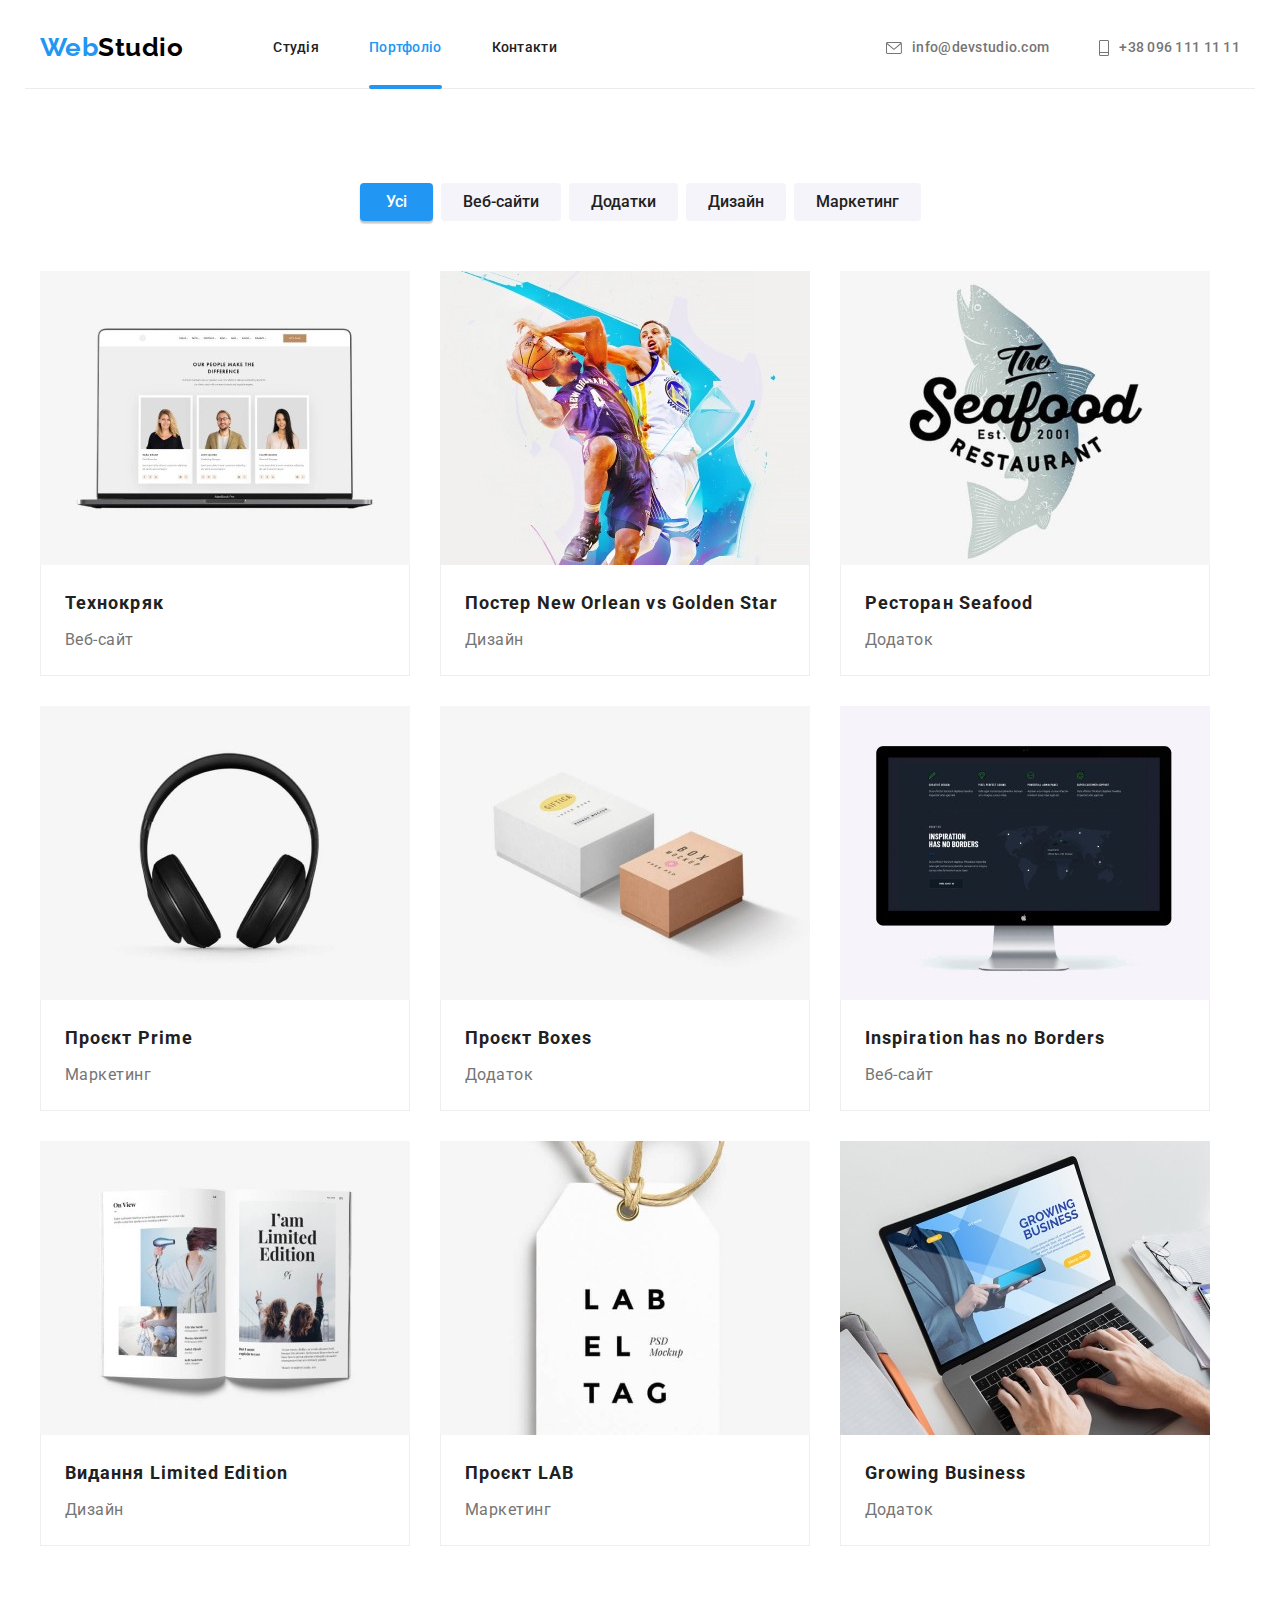
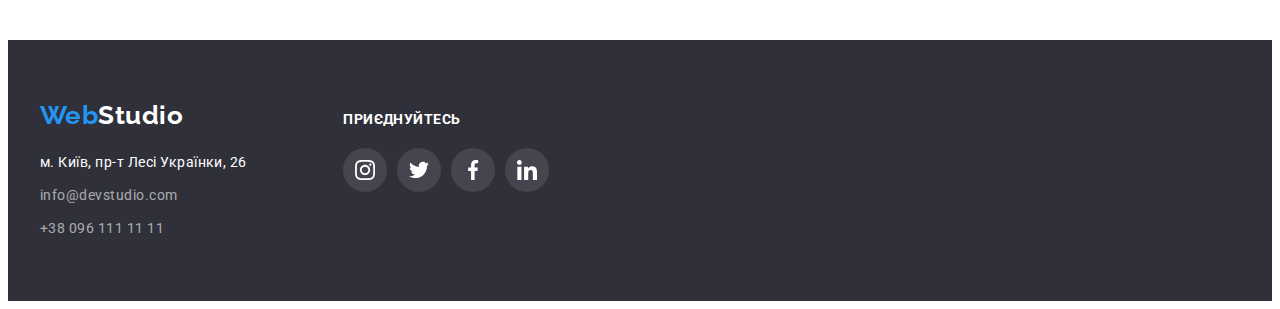
==== commit 6b90380e: "home 12.12" ====
--- a/portfolio.html
+++ b/portfolio.html
@@ -25,17 +25,29 @@
         <nav class="site-nav">
           <a href="./index.html" class="logo"> <span class="logo-web">Web</span>Studio</a>
           <ul class="navigation">
-            <li class="item"><a href="./index.html" class="link current">Студія</a></li>
-            <li class="item"><a href="./portfolio.html" class="link">Портфоліо</a></li>
+            <li class="item"><a href="./index.html" class="link">Студія</a></li>
+            <li class="item"><a href="./portfolio.html" class="link current">Портфоліо</a></li>
             <li class="item"><a href="./index.html" class="link">Контакти</a></li>
           </ul>
         </nav>
 
         <ul class="contact">
           <li class="item">
-            <a href="mailto:info@devstudio.com" class="link">info@devstudio.com</a>
+            <a href="mailto:info@devstudio.com" class="link mail">
+              <svg class="icon" width="16" height="12">
+                <use href="./images/symbols.svg#icon-mail"></use>
+              </svg>
+              info@devstudio.com</a
+            >
           </li>
-          <li class="item"><a href="tel:+380961111111" class="link">+38 096 111 11 11</a></li>
+          <li class="item">
+            <a href="tel:+380961111111" class="link tel">
+              <svg class="icon" width="10" height="16">
+                <use href="./images/symbols.svg#icon-tel"></use>
+              </svg>
+              +38 096 111 11 11</a
+            >
+          </li>
         </ul>
       </div>
     </header>
@@ -54,13 +66,20 @@
           <ul class="portfolio">
             <li class="item">
               <a class="card" href="./">
-                <img
-                  class="image"
-                  src="./images/img.jpg"
-                  width="370"
-                  height="294"
-                  alt="Технокряк"
-                />
+                <div class="image-text">
+                  <img
+                    class="image"
+                    src="./images/img.jpg"
+                    width="370"
+                    height="294"
+                    alt="Технокряк"
+                  />
+                  <p class="card-declar">
+                    Ресурс пропонує комплексні пропозиції з різним рівнем функціоналу та сервісів.
+                    Все це дозволить відвідувачу отримати вичерпні відомості про компанію чи
+                    приватну особу.
+                  </p>
+                </div>
                 <div class="caption">
                   <h2 class="title">Технокряк</h2>
                   <p class="sort">Веб-сайт</p>
@@ -69,13 +88,20 @@
             </li>
             <li class="item">
               <a class="card" href="./">
-                <img
-                  class="image"
-                  src="./images/img-1.jpg"
-                  width="370"
-                  height="294"
-                  alt="Постер New Orlean vs Golden Star"
-                />
+                <div class="image-text">
+                  <img
+                    class="image"
+                    src="./images/img-1.jpg"
+                    width="370"
+                    height="294"
+                    alt="Постер New Orlean vs Golden Star"
+                  />
+                  <p class="card-declar">
+                    Ресурс пропонує комплексні пропозиції з різним рівнем функціоналу та сервісів.
+                    Все це дозволить відвідувачу отримати вичерпні відомості про компанію чи
+                    приватну особу.
+                  </p>
+                </div>
                 <div class="caption">
                   <h2 class="title">Постер New Orlean vs Golden Star</h2>
                   <p class="sort">Дизайн</p>
@@ -84,13 +110,20 @@
             </li>
             <li class="item">
               <a class="card" href="./">
-                <img
-                  class="image"
-                  src="./images/img-2.jpg"
-                  width="370"
-                  height="294"
-                  alt="Ресторан Seafood"
-                />
+                <div class="image-text">
+                  <img
+                    class="image"
+                    src="./images/img-2.jpg"
+                    width="370"
+                    height="294"
+                    alt="Ресторан Seafood"
+                  />
+                  <p class="card-declar">
+                    Ресурс пропонує комплексні пропозиції з різним рівнем функціоналу та сервісів.
+                    Все це дозволить відвідувачу отримати вичерпні відомості про компанію чи
+                    приватну особу.
+                  </p>
+                </div>
                 <div class="caption">
                   <h2 class="title">Ресторан Seafood</h2>
                   <p class="sort">Додаток</p>
@@ -99,13 +132,20 @@
             </li>
             <li class="item">
               <a class="card" href="./">
-                <img
-                  class="image"
-                  src="./images/img-3.jpg"
-                  width="370"
-                  height="294"
-                  alt="Проєкт Prime"
-                />
+                <div class="image-text">
+                  <img
+                    class="image"
+                    src="./images/img-3.jpg"
+                    width="370"
+                    height="294"
+                    alt="Проєкт Prime"
+                  />
+                  <p class="card-declar">
+                    Ресурс пропонує комплексні пропозиції з різним рівнем функціоналу та сервісів.
+                    Все це дозволить відвідувачу отримати вичерпні відомості про компанію чи
+                    приватну особу.
+                  </p>
+                </div>
                 <div class="caption">
                   <h2 class="title">Проєкт Prime</h2>
                   <p class="sort">Маркетинг</p>
@@ -114,13 +154,20 @@
             </li>
             <li class="item">
               <a href="./">
-                <img
-                  class="image"
-                  src="./images/img-4.jpg"
-                  width="370"
-                  height="294"
-                  alt="Проєкт Boxes"
-                />
+                <div class="image-text">
+                  <img
+                    class="image"
+                    src="./images/img-4.jpg"
+                    width="370"
+                    height="294"
+                    alt="Проєкт Boxes"
+                  />
+                  <p class="card-declar">
+                    Ресурс пропонує комплексні пропозиції з різним рівнем функціоналу та сервісів.
+                    Все це дозволить відвідувачу отримати вичерпні відомості про компанію чи
+                    приватну особу.
+                  </p>
+                </div>
                 <div class="caption">
                   <h2 class="title">Проєкт Boxes</h2>
                   <p class="sort">Додаток</p>
@@ -129,13 +176,20 @@
             </li>
             <li class="item">
               <a class="card" href="./">
-                <img
-                  class="image"
-                  src="./images/img-5.jpg"
-                  width="370"
-                  height="294"
-                  alt="Inspiration has no Borders"
-                />
+                <div class="image-text">
+                  <img
+                    class="image"
+                    src="./images/img-5.jpg"
+                    width="370"
+                    height="294"
+                    alt="Inspiration has no Borders"
+                  />
+                  <p class="card-declar">
+                    Ресурс пропонує комплексні пропозиції з різним рівнем функціоналу та сервісів.
+                    Все це дозволить відвідувачу отримати вичерпні відомості про компанію чи
+                    приватну особу.
+                  </p>
+                </div>
                 <div class="caption">
                   <h2 class="title">Inspiration has no Borders</h2>
                   <p class="sort">Веб-сайт</p>
@@ -144,13 +198,20 @@
             </li>
             <li class="item">
               <a class="card" href="./">
-                <img
-                  class="image"
-                  src="./images/img-6.jpg"
-                  width="370"
-                  height="294"
-                  alt="Видання Limited Edition"
-                />
+                <div class="image-text">
+                  <img
+                    class="image"
+                    src="./images/img-6.jpg"
+                    width="370"
+                    height="294"
+                    alt="Видання Limited Edition"
+                  />
+                  <p class="card-declar">
+                    Ресурс пропонує комплексні пропозиції з різним рівнем функціоналу та сервісів.
+                    Все це дозволить відвідувачу отримати вичерпні відомості про компанію чи
+                    приватну особу.
+                  </p>
+                </div>
                 <div class="caption">
                   <h2 class="title">Видання Limited Edition</h2>
                   <p class="sort">Дизайн</p>
@@ -159,13 +220,20 @@
             </li>
             <li class="item">
               <a class="card" href="./">
-                <img
-                  class="image"
-                  src="./images/img-7.jpg"
-                  width="370"
-                  height="294"
-                  alt="Проєкт LAB"
-                />
+                <div class="image-text">
+                  <img
+                    class="image"
+                    src="./images/img-7.jpg"
+                    width="370"
+                    height="294"
+                    alt="Проєкт LAB"
+                  />
+                  <p class="card-declar">
+                    Ресурс пропонує комплексні пропозиції з різним рівнем функціоналу та сервісів.
+                    Все це дозволить відвідувачу отримати вичерпні відомості про компанію чи
+                    приватну особу.
+                  </p>
+                </div>
                 <div class="caption">
                   <h2 class="title">Проєкт LAB</h2>
                   <p class="sort">Маркетинг</p>
@@ -174,13 +242,20 @@
             </li>
             <li class="item">
               <a class="card" href="./">
-                <img
-                  class="image"
-                  src="./images/img-8.jpg"
-                  width="370"
-                  height="294"
-                  alt="Growing Business"
-                />
+                <div class="image-text">
+                  <img
+                    class="image"
+                    src="./images/img-8.jpg"
+                    width="370"
+                    height="294"
+                    alt="Growing Business"
+                  />
+                  <p class="card-declar">
+                    Ресурс пропонує комплексні пропозиції з різним рівнем функціоналу та сервісів.
+                    Все це дозволить відвідувачу отримати вичерпні відомості про компанію чи
+                    приватну особу.
+                  </p>
+                </div>
                 <div class="caption">
                   <h2 class="title">Growing Business</h2>
                   <p class="sort">Додаток</p>
@@ -192,13 +267,48 @@
       </section>
     </main>
     <footer class="page-footer">
-      <div class="container">
-        <a href="./" class="logo logo-footer"> <span class="logo-web">Web</span>Studio</a>
-        <address class="address-footer">
-          <p class="address">м. Київ, пр-т Лесі Українки, 26</p>
-          <p><a href="mailto:info@devstudio.com" class="mail-footer">info@devstudio.com</a></p>
-          <p><a href="tel:+380961111111" class="tel-footer">+38 096 111 11 11</a></p>
-        </address>
+      <div class="container footer">
+        <div>
+          <a href="./" class="logo logo-footer"> <span class="logo-web">Web</span>Studio</a>
+          <address class="address-footer">
+            <p class="address">м. Київ, пр-т Лесі Українки, 26</p>
+            <p><a href="mailto:info@devstudio.com" class="mail-footer">info@devstudio.com</a></p>
+            <p><a href="tel:+380961111111" class="tel-footer">+38 096 111 11 11</a></p>
+          </address>
+        </div>
+        <div class="social">
+          <b class="title">Приєднуйтесь</b>
+          <ul class="social-links">
+            <li class="item">
+              <a class="link" href="http://">
+                <svg class="icon">
+                  <use href="./images/symbols.svg#icon-instagram"></use>
+                </svg>
+              </a>
+            </li>
+            <li class="item">
+              <a class="link" href="http://">
+                <svg class="icon">
+                  <use href="./images/symbols.svg#icon-twitter"></use>
+                </svg>
+              </a>
+            </li>
+            <li class="item">
+              <a class="link" href="http://">
+                <svg class="icon">
+                  <use href="./images/symbols.svg#icon-facebook"></use>
+                </svg>
+              </a>
+            </li>
+            <li class="item">
+              <a class="link" href="http://">
+                <svg class="icon">
+                  <use href="./images/symbols.svg#icon-linkedin"></use>
+                </svg>
+              </a>
+            </li>
+          </ul>
+        </div>
       </div>
     </footer>
   </body>
--- a/CSS/common.css
+++ b/CSS/common.css
@@ -26,7 +26,8 @@
 h1,
 h2,
 h3,
-h4 {
+h4,
+p {
   margin: 0;
 }
 
@@ -41,7 +42,17 @@
   /* outline: 1px solid tomato; */
 }
 .invisible {
-  display: none;
+  position: absolute;
+  width: 1px;
+  height: 1px;
+  margin: -1px;
+  border: 0;
+  padding: 0;
+
+  white-space: nowrap;
+  clip-path: inset(100%);
+  clip: rect(0 0 0 0);
+  overflow: hidden;
 }
 
 /* Header*/
@@ -78,6 +89,7 @@
 }
 
 .site-nav .link {
+  position: relative;
   display: block;
   padding: 32px 0px;
 
@@ -86,15 +98,29 @@
   font-size: 14px;
   line-height: 1.14;
   letter-spacing: 0.02em;
-}
-
+
+  transition: color 250ms cubic-bezier(0.4, 0, 0.2, 1);
+}
 .site-nav .link.current {
   color: var(--accent-color);
+}
+.site-nav .link.current::after {
+  position: absolute;
+  bottom: -1px;
+  display: block;
+
+  content: '';
+  width: 100%;
+  height: 4px;
+  background: var(--accent-color);
+  border-radius: 2px;
 }
 
 .site-nav .link:hover,
 .site-nav .link:focus {
   color: var(--accent-color);
+
+  transition: color 250ms cubic-bezier(0.4, 0, 0.2, 1);
 }
 
 .contact {
@@ -105,18 +131,55 @@
   margin-left: 50px;
 }
 .contact .link {
-  color: var(--primary-color-text);
-
+  
   font-weight: 500;
   font-size: 14px;
   line-height: 1.14;
   letter-spacing: 0.02em;
+  
+  color: var(--primary-color-text);
+  transition: color 250ms cubic-bezier(0.4, 0, 0.2, 1);
 }
 
 .contact .link:hover,
 .contact .link:focus {
   color: var(--accent-color);
-}
+  transition: color 250ms cubic-bezier(0.4, 0, 0.2, 1);
+}
+
+.contact .link.mail {
+  display: flex;
+  align-items: center;
+}
+
+.contact .link.tel {
+  display: flex;
+  align-items: center;
+}
+.contact .icon {
+  margin-right: 10px;
+  fill: currentcolor;
+}
+/* .contact .link.mail::before {
+  margin-right: 10px;
+  width: 16px;
+  height: 12px;
+
+  display: inline-flex;
+  content: '';
+
+  background-image: url(../images/mail.svg);
+} */
+
+/* .contact .link.tel::before {
+  margin-right: 10px;
+  width: 10px;
+  height: 16px;
+
+  display: inline-flex;
+  content: '';
+  background-image: url(../images/tel.svg);
+} */
 
 /* Footer */
 .page-footer {
@@ -124,6 +187,10 @@
   background-color: var(--secondary-bg-color);
 }
 
+.container.footer {
+  display: flex;
+  align-items: baseline;
+}
 .logo.logo-footer {
   color: #ffffff;
   margin-bottom: 20px;
@@ -151,3 +218,49 @@
   font-size: 14px;
   line-height: 1.71;
 }
+.social {
+  margin-left: 70px;
+}
+
+.social .title {
+  display: block;
+  margin-bottom: 20px;
+
+  font-weight: 700;
+  font-size: 14px;
+  line-height: 1.14;
+  letter-spacing: 0.03em;
+  text-transform: uppercase;
+
+  color: #ffffff;
+}
+.social-links {
+  display: flex;
+}
+.social-links > .item + .item {
+  margin-left: 10px;
+}
+.social-links .link {
+  display: flex;
+  justify-content: center;
+  align-items: center;
+  width: 44px;
+  height: 44px;
+  background-color: rgba(255, 255, 255, 0.1);
+  border-radius: 50%;
+  fill: #fff;
+
+  transition: fill 250ms cubic-bezier(0.4, 0, 0.2, 1),
+    background-color 250ms cubic-bezier(0.4, 0, 0.2, 1);
+}
+.social-links .icon {
+  width: 20px;
+  height: 20px;
+}
+.social-links .link:hover,
+.social-links .link:focus {
+  background-color: var(--accent-color);
+
+  transition: fill 250ms cubic-bezier(0.4, 0, 0.2, 1),
+    background-color 250ms cubic-bezier(0.4, 0, 0.2, 1);
+}
--- a/CSS/portfolio.css
+++ b/CSS/portfolio.css
@@ -15,13 +15,25 @@
   border-radius: 4px;
   border: none;
   cursor: pointer;
+
+  transition: color 250ms cubic-bezier(0.4, 0, 0.2, 1),
+    background-color 250ms cubic-bezier(0.4, 0, 0.2, 1),
+    box-shadow 250ms cubic-bezier(0.4, 0, 0.2, 1);
+  /* transition: all 250ms cubic-bezier(0.4, 0, 0.2, 1); */
 }
 
-.button.active {
+.button.active,
+.button:focus,
+.button:hover {
   color: #ffffff;
   background-color: var(--accent-color);
   box-shadow: 0px 3px 1px rgba(0, 0, 0, 0.1), 0px 1px 2px rgba(0, 0, 0, 0.08),
     0px 2px 2px rgba(0, 0, 0, 0.12);
+
+  transition: color 250ms cubic-bezier(0.4, 0, 0.2, 1),
+    background-color 250ms cubic-bezier(0.4, 0, 0.2, 1),
+    box-shadow 250ms cubic-bezier(0.4, 0, 0.2, 1);
+  /* transition: all 250ms cubic-bezier(0.4, 0, 0.2, 1); */
 }
 
 .selection-list {
@@ -46,8 +58,41 @@
   margin-bottom: 30px;
 }
 
-.portfolio .card {
-  /* text-align: center; */
+.portfolio > .item {
+  transition: box-shadow 250ms cubic-bezier(0.4, 0, 0.2, 1);
+}
+
+.portfolio > .item:hover {
+  box-shadow: 0px 1px 1px rgba(0, 0, 0, 0.12), 0px 4px 4px rgba(0, 0, 0, 0.06),
+    1px 4px 6px rgba(0, 0, 0, 0.16);
+
+  transition: box-shadow 250ms cubic-bezier(0.4, 0, 0.2, 1);
+}
+
+.portfolio > .item:hover .card-declar {
+  top: 0;
+  transition: top 250ms cubic-bezier(0.4, 0, 0.2, 1);
+}
+
+.portfolio .image-text {
+  position: relative;
+  overflow: hidden;
+}
+
+.portfolio .card-declar {
+  position: absolute;
+  top: 100%;
+  left: 0;
+  padding: 63px 24px;
+
+  font-weight: 400;
+  font-size: 18px;
+  line-height: 1.56;
+  letter-spacing: 0.03em;
+  color: var(--primary-bg-color);
+  background-color: rgba(33, 150, 243, 0.9);
+
+  transition: top 250ms cubic-bezier(0.4, 0, 0.2, 1);
 }
 
 .portfolio .image {
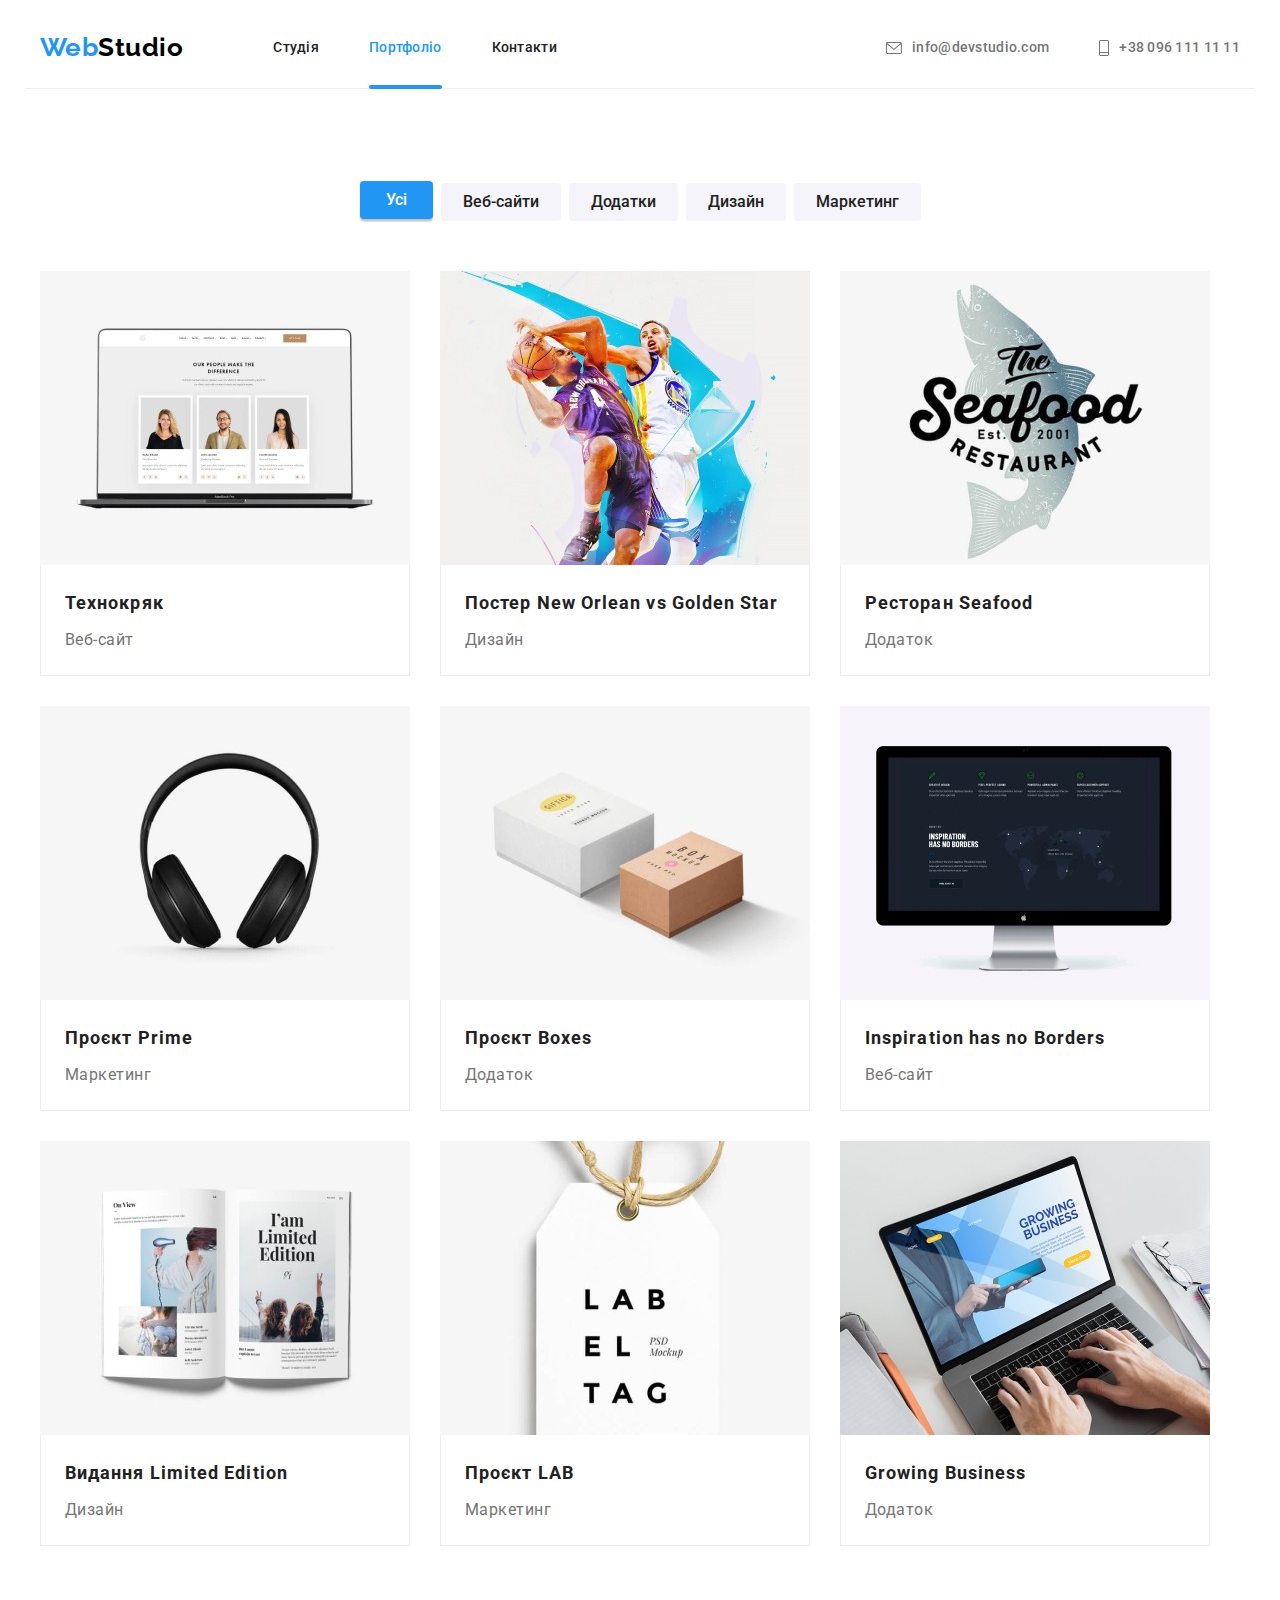
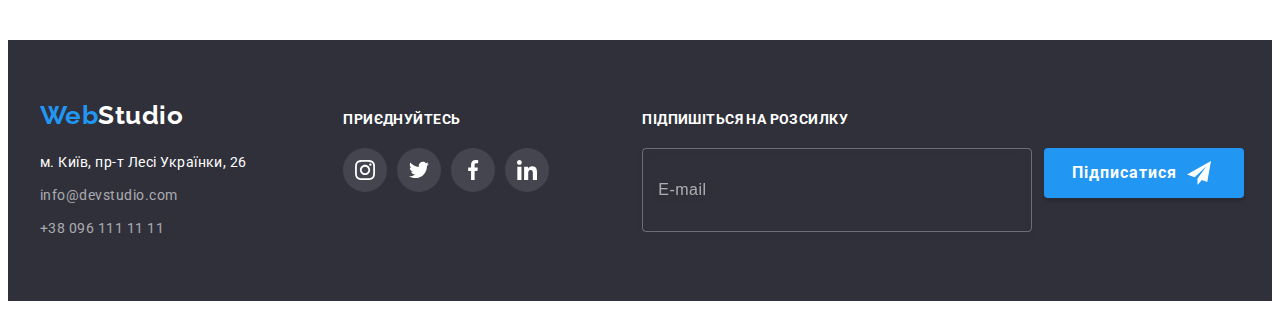
==== commit 5562c746: "23/12 home" ====
--- a/portfolio.html
+++ b/portfolio.html
@@ -280,34 +280,46 @@
           <b class="title">Приєднуйтесь</b>
           <ul class="social-links">
             <li class="item">
-              <a class="link" href="http://">
+              <a class="link" href="/">
                 <svg class="icon">
                   <use href="./images/symbols.svg#icon-instagram"></use>
                 </svg>
               </a>
             </li>
             <li class="item">
-              <a class="link" href="http://">
+              <a class="link" href="/">
                 <svg class="icon">
                   <use href="./images/symbols.svg#icon-twitter"></use>
                 </svg>
               </a>
             </li>
             <li class="item">
-              <a class="link" href="http://">
+              <a class="link" href="/">
                 <svg class="icon">
                   <use href="./images/symbols.svg#icon-facebook"></use>
                 </svg>
               </a>
             </li>
             <li class="item">
-              <a class="link" href="http://">
+              <a class="link" href="/">
                 <svg class="icon">
                   <use href="./images/symbols.svg#icon-linkedin"></use>
                 </svg>
               </a>
             </li>
           </ul>
+        </div>
+        <div class="subscription">
+          <b class="title">Підпишіться на розсилку</b>
+          <form class="subform">
+            <input type="email" placeholder="E-mail" />
+            <button class="btn" type="submit">
+              Підписатися
+              <svg class="icon" width="24" height="24">
+                <use href="./images/symbols.svg#icon-send"></use>
+              </svg>
+            </button>
+          </form>
         </div>
       </div>
     </footer>
--- a/CSS/common.css
+++ b/CSS/common.css
@@ -119,8 +119,6 @@
 .site-nav .link:hover,
 .site-nav .link:focus {
   color: var(--accent-color);
-
-  transition: color 250ms cubic-bezier(0.4, 0, 0.2, 1);
 }
 
 .contact {
@@ -131,12 +129,11 @@
   margin-left: 50px;
 }
 .contact .link {
-  
   font-weight: 500;
   font-size: 14px;
   line-height: 1.14;
   letter-spacing: 0.02em;
-  
+
   color: var(--primary-color-text);
   transition: color 250ms cubic-bezier(0.4, 0, 0.2, 1);
 }
@@ -144,7 +141,6 @@
 .contact .link:hover,
 .contact .link:focus {
   color: var(--accent-color);
-  transition: color 250ms cubic-bezier(0.4, 0, 0.2, 1);
 }
 
 .contact .link.mail {
@@ -237,9 +233,11 @@
 .social-links {
   display: flex;
 }
+
 .social-links > .item + .item {
   margin-left: 10px;
 }
+
 .social-links .link {
   display: flex;
   justify-content: center;
@@ -250,8 +248,13 @@
   border-radius: 50%;
   fill: #fff;
 
+  /*  */
+  /* perspective: 400px;
+  transform: rotateY(0); */
+  /*  */
+
   transition: fill 250ms cubic-bezier(0.4, 0, 0.2, 1),
-    background-color 250ms cubic-bezier(0.4, 0, 0.2, 1);
+    background-color 250ms cubic-bezier(0.4, 0, 0.2, 1), transform 250ms linear;
 }
 .social-links .icon {
   width: 20px;
@@ -261,6 +264,74 @@
 .social-links .link:focus {
   background-color: var(--accent-color);
 
-  transition: fill 250ms cubic-bezier(0.4, 0, 0.2, 1),
-    background-color 250ms cubic-bezier(0.4, 0, 0.2, 1);
-}
+  /* *** */
+  /* perspective: 400px;
+  transform: rotateY(1turn);
+  transition: transform 250ms linear; */
+
+  /* ******* */
+}
+.subscription {
+  margin-left: 93px;
+}
+.subscription .title {
+  display: block;
+  margin-bottom: 20px;
+  font-weight: 700;
+  font-size: 14px;
+  line-height: 1.14;
+  letter-spacing: 0.03em;
+  text-transform: uppercase;
+  color: #ffffff;
+}
+.subscription .subform {
+  display: flex;
+}
+.subform input {
+  padding: 16px 15px;
+  width: 358px;
+  height: 50px;
+
+  font-size: 16px;
+  line-height: 1.25;
+  letter-spacing: 0.03em;
+  color: rgba(255, 255, 255, 0.6);
+
+  background-color: transparent;
+  border: 1px solid rgba(255, 255, 255, 0.3);
+  filter: drop-shadow(0px 4px 4px rgba(0, 0, 0, 0.15));
+  border-radius: 4px;
+
+  cursor: pointer;
+}
+.subform input::placeholder {
+  font-size: 16px;
+  line-height: 1.25;
+  letter-spacing: 0.03em;
+  color: rgba(255, 255, 255, 0.6);
+}
+.subform .btn {
+  display: flex;
+  width: 200px;
+  height: 50px;
+  padding: 10px 28px;
+  margin-left: 12px;
+
+  font-weight: 700;
+  font-size: 16px;
+  line-height: 1.88;
+  align-items: center;
+  letter-spacing: 0.06em;
+  color: var(--primary-bg-color);
+
+  background: var(--accent-color);
+  box-shadow: 0px 4px 4px rgba(0, 0, 0, 0.15);
+  border: none;
+  border-radius: 4px;
+
+  cursor: pointer;
+}
+.subform .icon {
+  margin-left: 10px;
+  fill: var(--primary-bg-color);
+}
--- a/CSS/portfolio.css
+++ b/CSS/portfolio.css
@@ -16,10 +16,11 @@
   border: none;
   cursor: pointer;
 
+  transform: translateY(0);
+
   transition: color 250ms cubic-bezier(0.4, 0, 0.2, 1),
     background-color 250ms cubic-bezier(0.4, 0, 0.2, 1),
-    box-shadow 250ms cubic-bezier(0.4, 0, 0.2, 1);
-  /* transition: all 250ms cubic-bezier(0.4, 0, 0.2, 1); */
+    box-shadow 250ms cubic-bezier(0.4, 0, 0.2, 1), transform 250ms cubic-bezier(0.4, 0, 0.2, 1);
 }
 
 .button.active,
@@ -29,11 +30,7 @@
   background-color: var(--accent-color);
   box-shadow: 0px 3px 1px rgba(0, 0, 0, 0.1), 0px 1px 2px rgba(0, 0, 0, 0.08),
     0px 2px 2px rgba(0, 0, 0, 0.12);
-
-  transition: color 250ms cubic-bezier(0.4, 0, 0.2, 1),
-    background-color 250ms cubic-bezier(0.4, 0, 0.2, 1),
-    box-shadow 250ms cubic-bezier(0.4, 0, 0.2, 1);
-  /* transition: all 250ms cubic-bezier(0.4, 0, 0.2, 1); */
+  transform: translateY(-2px);
 }
 
 .selection-list {
@@ -65,13 +62,10 @@
 .portfolio > .item:hover {
   box-shadow: 0px 1px 1px rgba(0, 0, 0, 0.12), 0px 4px 4px rgba(0, 0, 0, 0.06),
     1px 4px 6px rgba(0, 0, 0, 0.16);
-
-  transition: box-shadow 250ms cubic-bezier(0.4, 0, 0.2, 1);
 }
 
 .portfolio > .item:hover .card-declar {
-  top: 0;
-  transition: top 250ms cubic-bezier(0.4, 0, 0.2, 1);
+  transform: translateY(0);
 }
 
 .portfolio .image-text {
@@ -81,8 +75,9 @@
 
 .portfolio .card-declar {
   position: absolute;
-  top: 100%;
+  top: 0;
   left: 0;
+  transform: translateY(100%);
   padding: 63px 24px;
 
   font-weight: 400;
@@ -92,7 +87,7 @@
   color: var(--primary-bg-color);
   background-color: rgba(33, 150, 243, 0.9);
 
-  transition: top 250ms cubic-bezier(0.4, 0, 0.2, 1);
+  transition: transform 250ms cubic-bezier(0.4, 0, 0.2, 1);
 }
 
 .portfolio .image {
